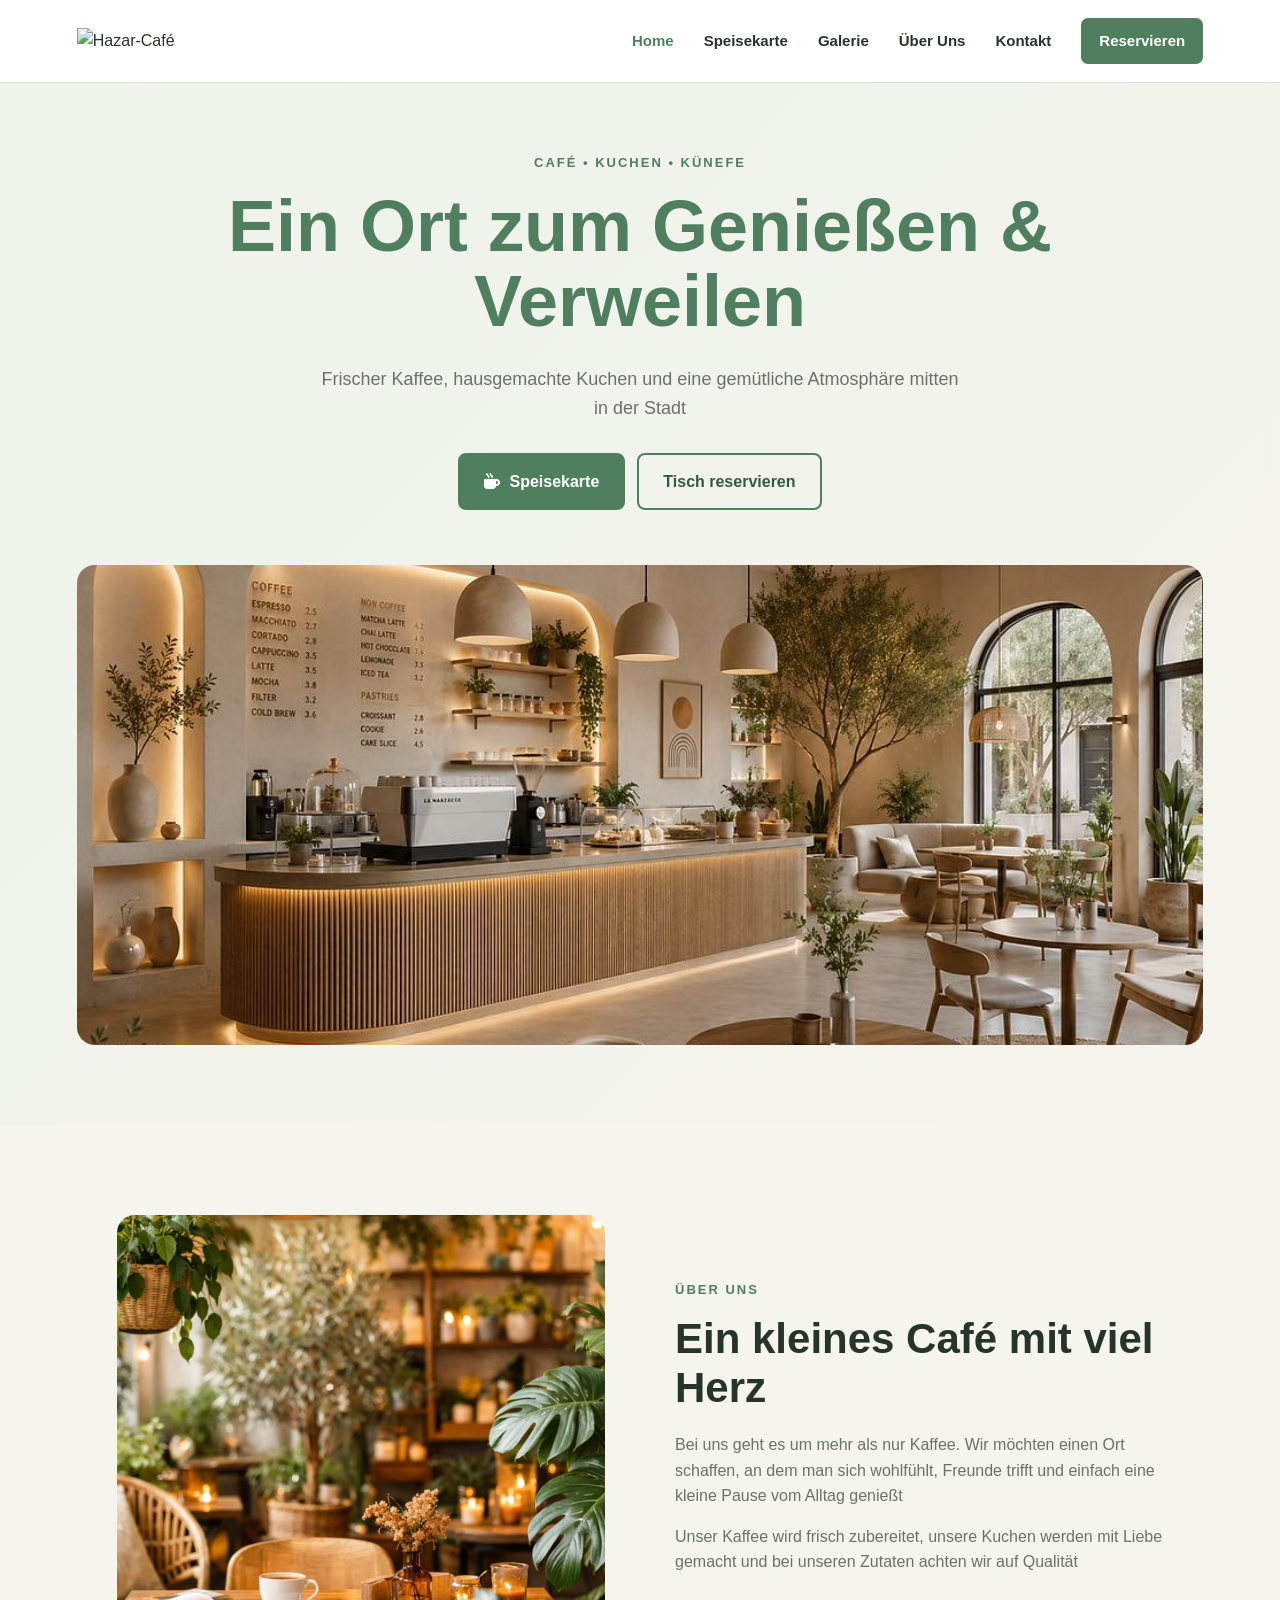
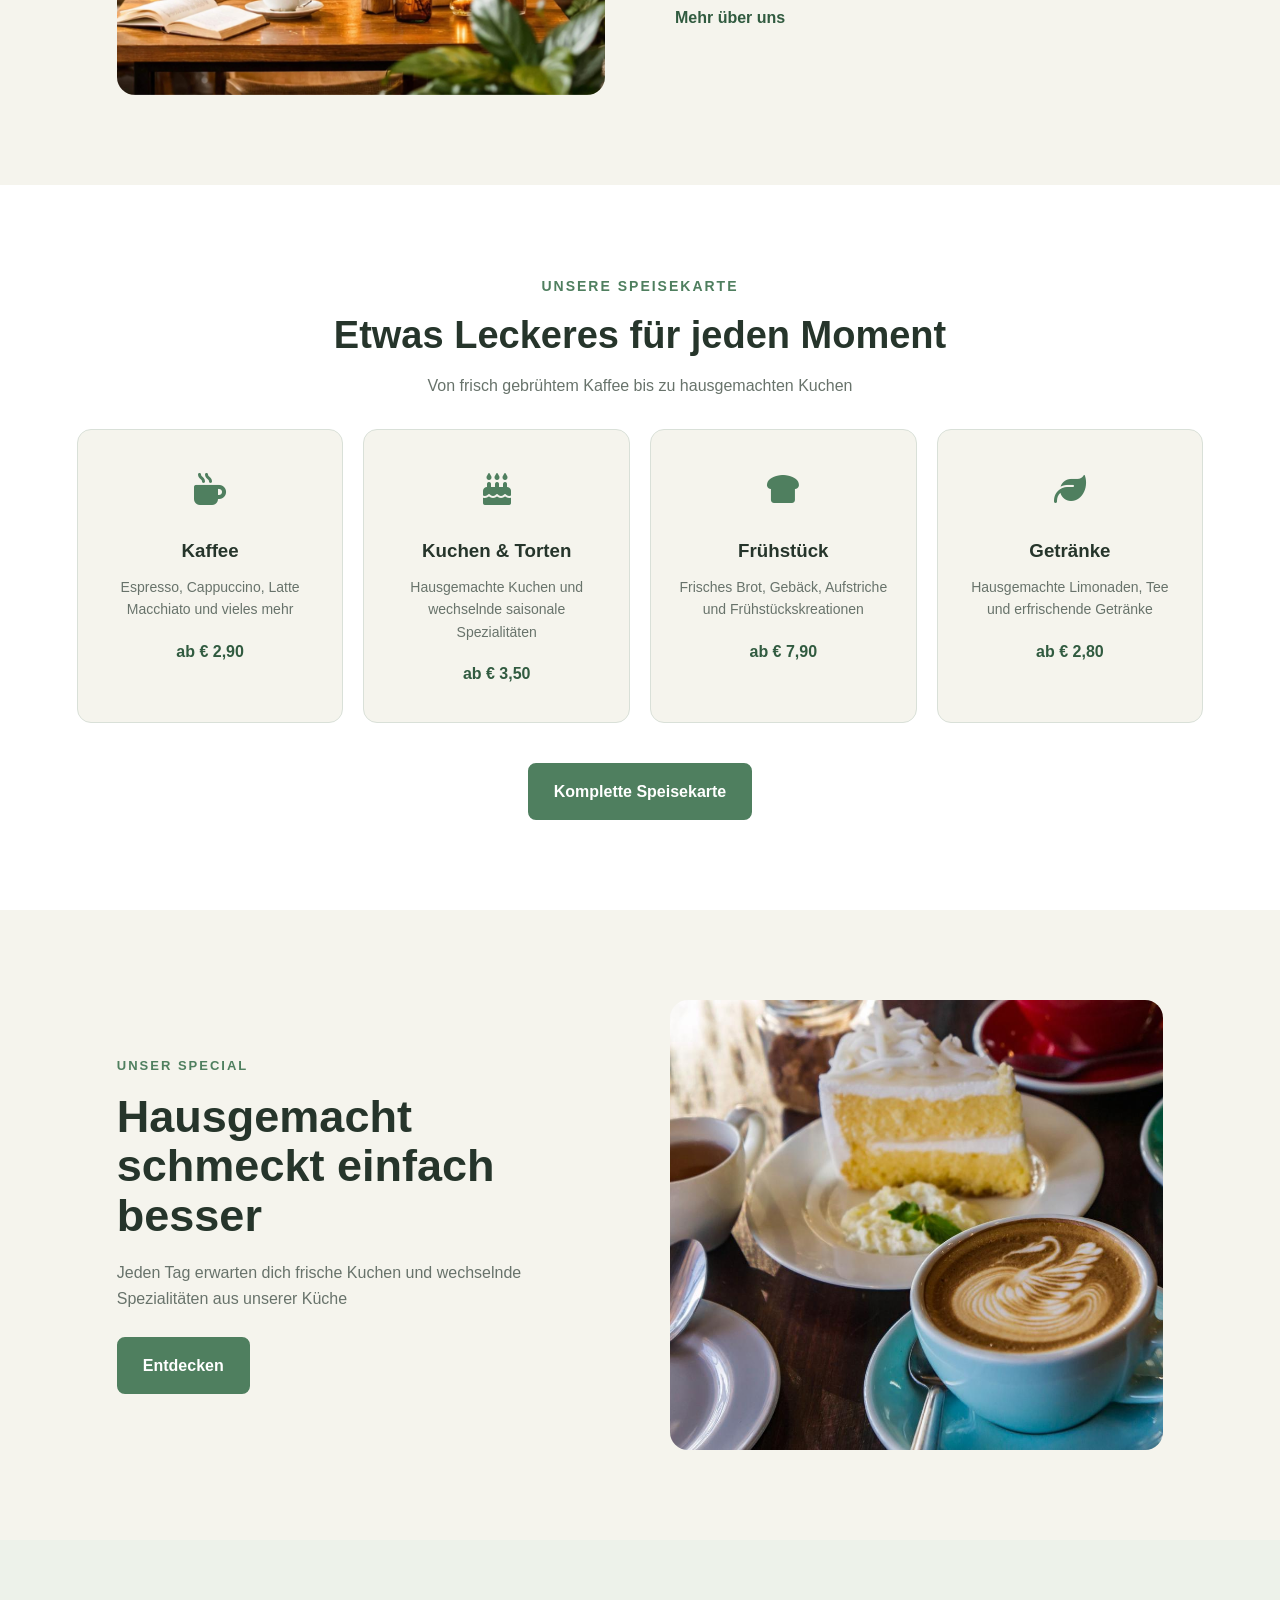
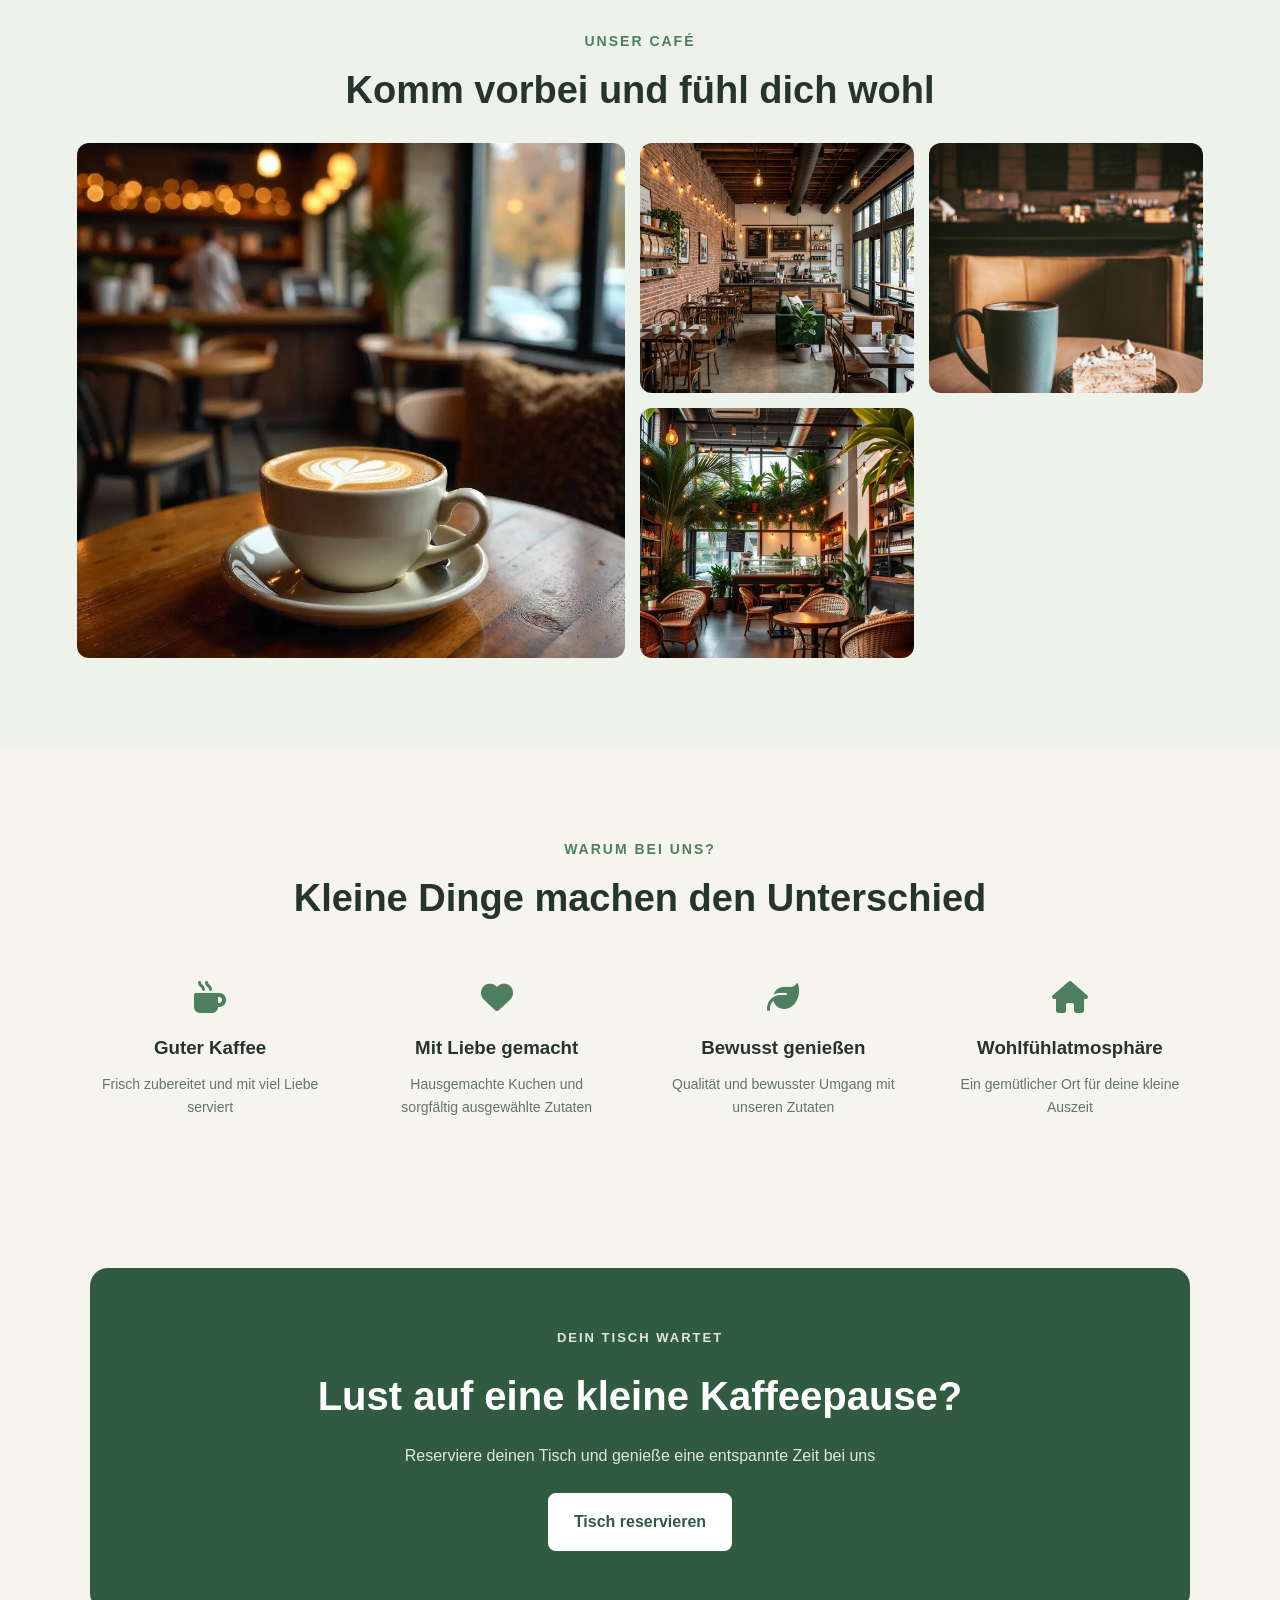
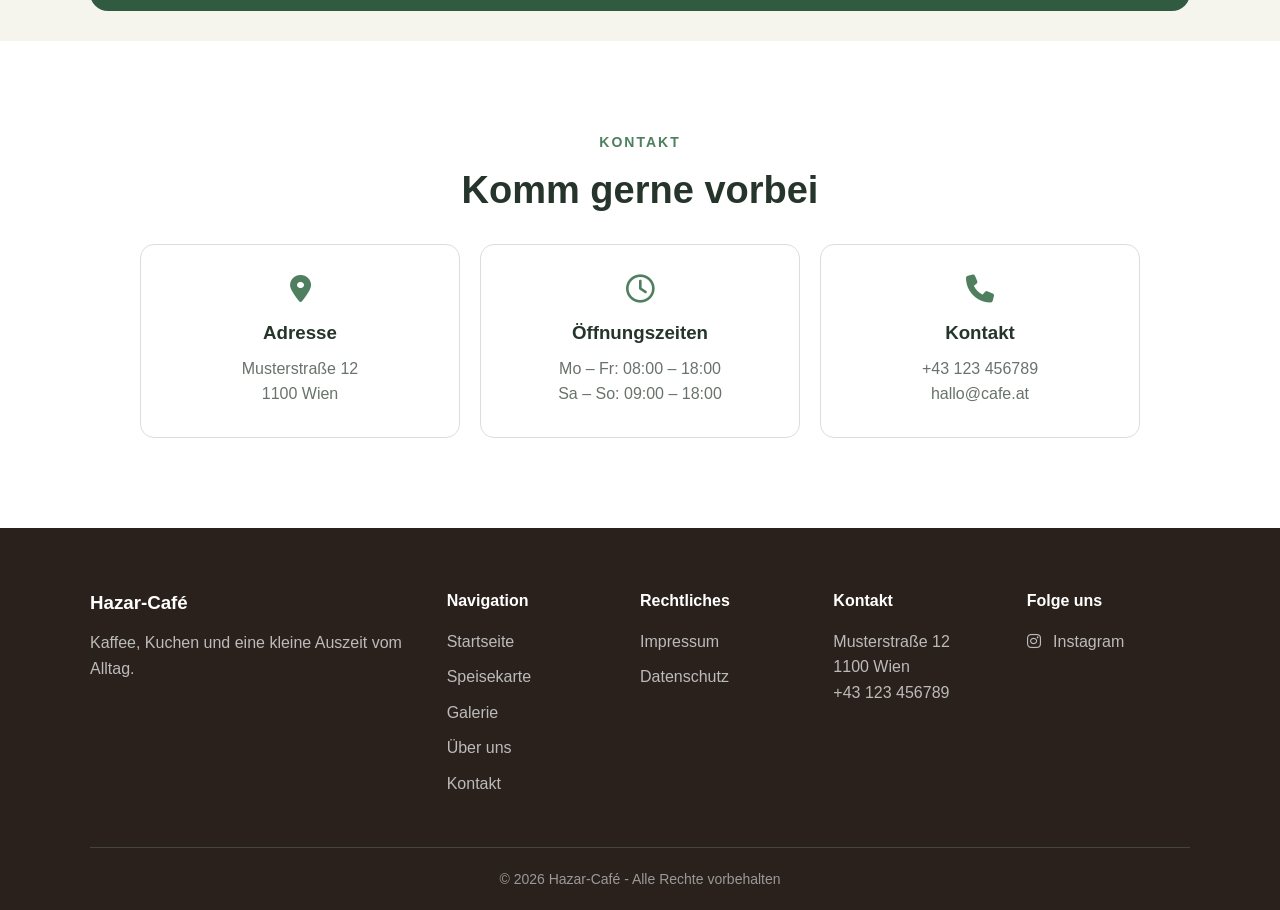
==== index.html @ 3dbf3b78 "initial commit" ====
<!DOCTYPE html>
<html lang="de">
<head>
    <meta charset="UTF-8">
    <meta name="viewport" content="width=device-width, initial-scale=1.0">
    <link rel="stylesheet" href="style.css">
    <link rel="stylesheet" href="https://cdnjs.cloudflare.com/ajax/libs/font-awesome/6.5.2/css/all.min.css">
    <title>Hazar-Café</title>
</head>
<body>
    <header>
        <img src="images/" alt="Hazar-Café" width="350">

        <button class="menu-toggle" aria-label="Menü öffnen"> 
            <i class="fa-solid fa-bars"></i>
        </button>

        <nav>
            <a href="index.html" class="active">Home</a>
            <a href="speisekarte.html">Speisekarte</a>
            <a href="galerie.html">Galerie</a>
            <a href="aboutUs.html">Über Uns</a>
            <a href="kontakt.html">Kontakt</a>
            <a href="reservierung.html" class="nav-button">Reservieren</a>
        </nav>
    </header>

    <main>
        <!-- ==============================
             HERO
        ==================================== -->
        <section class="hero">
            <div class="hero-content">
                <span class="hero-label">CAFÉ • KUCHEN • KÜNEFE</span>

                <h1><span>Ein Ort zum Genießen & Verweilen</span></h1>

                <p>Frischer Kaffee, hausgemachte Kuchen und eine gemütliche Atmosphäre mitten in der Stadt</p>

                <div class="hero-buttons">
                    <a href="speisekarte.html" class="btn">
                        <i class="fa-solid fa-mug-hot"></i>
                        Speisekarte
                    </a>

                    <a href="reservierung.html" class="btn btn-outline">Tisch reservieren</a>
                </div>
            </div>

            <div class="hero-image">
                <img src="images/cafe-bsp.jpg" alt="Gemütlicher Café-Innenraum">
            </div>
        </section>


        <!-- =======================================
            ÜBER UNS
        ========================================== -->
        <section class="about-section" id="ueber-uns">
            <div class="about-image">
                <img src="images/interior-bsp.jpg" alt="Innenraum des Cafés">
            </div>

            <div class="about-content">
                <span class="section-label">ÜBER UNS</span>

                <h2>Ein kleines Café mit viel Herz</h2>

                <p>Bei uns geht es um mehr als nur Kaffee. Wir möchten einen Ort schaffen, an dem man sich wohlfühlt, 
                    Freunde trifft und einfach eine kleine Pause vom Alltag genießt</p>

                <p>Unser Kaffee wird frisch zubereitet, unsere Kuchen werden mit Liebe gemacht und bei unseren Zutaten
                    achten wir auf Qualität</p>

                <a href="aboutUs.html" class="text-link">Mehr über uns</a>
            </div>
        </section>


        <!-- =========================================
            SPEISEKARTE
        ========================================== -->
        <section class="menu-section" id="speisekarte">
            <div class="section-heading">
                <span>UNSERE SPEISEKARTE</span>

                <h2>Etwas Leckeres für jeden Moment</h2>
                <p>Von frisch gebrühtem Kaffee bis zu hausgemachten Kuchen</p>
            </div>

            <div class="menu-grid">
                <div class="menu-card">
                    <div class="menu-icon">
                        <i class="fa-solid fa-mug-hot"></i>
                    </div>

                    <h3>Kaffee</h3>
                    <p>Espresso, Cappuccino, Latte Macchiato und vieles mehr</p>

                    <span>ab € 2,90</span>
                </div>

                <div class="menu-card">
                    <div class="menu-icon">
                        <i class="fa-solid fa-cake-candles"></i>
                    </div>

                    <h3>Kuchen & Torten</h3>
                    <p>Hausgemachte Kuchen und wechselnde saisonale Spezialitäten</p>

                    <span>ab € 3,50</span>
                </div>

                <div class="menu-card">
                    <div class="menu-icon">
                        <i class="fa-solid fa-bread-slice"></i>
                    </div>

                    <h3>Frühstück</h3>
                    <p>Frisches Brot, Gebäck, Aufstriche und Frühstückskreationen</p>

                    <span>ab € 7,90</span>
                </div>

                <div class="menu-card">
                    <div class="menu-icon">
                        <i class="fa-solid fa-leaf"></i>
                    </div>

                    <h3>Getränke</h3>
                    <p>Hausgemachte Limonaden, Tee und erfrischende Getränke</p>

                    <span>ab € 2,80</span>
                </div>
            </div>

            <div class="center-button">
                <a href="speisekarte.html" class="btn">Komplette Speisekarte</a>
            </div>
        </section>


        <!-- =======================================
            SPECIAL
        ========================================== -->
        <section class="special-section">
            <div class="special-content">
                <span>UNSER SPECIAL</span>

                <h2>Hausgemacht<br>
                    schmeckt einfach besser</h2>

                <p>Jeden Tag erwarten dich frische Kuchen und wechselnde Spezialitäten aus unserer Küche</p>

                <a href="speisekarte.html" class="btn">Entdecken</a>
            </div>

            <div class="special-image">
                <img src="images/cake-bsp.jpg" alt="Hausgemachter Kuchen">
            </div>
        </section>


        <!-- =========================================
            GALERIE
        ========================================== -->
        <section class="gallery-section" id="galerie">
            <div class="section-heading">
                <span>UNSER CAFÉ</span>

                <h2>Komm vorbei und fühl dich wohl</h2>
            </div>

            <div class="gallery-grid">
                <img src="images/gallery-1.jpg" alt="Kaffee im Café">
                <img src="images/gallery-2.jpg" alt="Café Innenraum">
                <img src="images/gallery-3.jpg" alt="Kuchen und Kaffee">
                <img src="images/gallery-4.jpg" alt="Café Atmosphäre">
            </div>
        </section>


        <!-- =========================================
            VORTEILE
        ========================================== -->
        <section class="why-section">
            <div class="section-heading">
                <span> WARUM BEI UNS?</span>

                <h2>Kleine Dinge machen den Unterschied</h2>
            </div>

            <div class="advantages-grid">
                <div class="advantage-card">
                    <i class="fa-solid fa-mug-hot"></i>

                    <h3>Guter Kaffee</h3>
                    <p>Frisch zubereitet und mit viel Liebe serviert</p>
                </div>

                <div class="advantage-card">
                    <i class="fa-solid fa-heart"></i>

                    <h3>Mit Liebe gemacht</h3>
                    <p>Hausgemachte Kuchen und sorgfältig ausgewählte Zutaten</p>
                </div>

                <div class="advantage-card">
                    <i class="fa-solid fa-leaf"></i>

                    <h3>Bewusst genießen</h3>
                    <p>Qualität und bewusster Umgang mit unseren Zutaten</p>
                </div>

                <div class="advantage-card">
                    <i class="fa-solid fa-house"></i>

                    <h3>Wohlfühlatmosphäre</h3>
                    <p>Ein gemütlicher Ort für deine kleine Auszeit</p>
                </div>
            </div>
        </section>


        <!-- =========================================
            RESERVIERUNG
        ========================================== -->
        <section class="reservation-section" id="reservierung">
            <div>
                <span>DEIN TISCH WARTET</span>

                <h2>Lust auf eine kleine Kaffeepause?</h2>
                <p>Reserviere deinen Tisch und genieße eine entspannte Zeit bei uns</p>

                <a href="kontakt.html" class="btn">Tisch reservieren</a>
            </div>
        </section>


        <!-- =========================================
            KONTAKT
        ========================================== -->
        <section class="contact-section" id="kontakt">
            <div class="section-heading">
                <span>KONTAKT</span>

                <h2>Komm gerne vorbei</h2>
            </div>

            <div class="contact-grid">
                <div class="contact-card">
                    <i class="fa-solid fa-location-dot"></i>

                    <h3>Adresse</h3>

                    <p>
                        Musterstraße 12<br>
                        1100 Wien
                    </p>
                </div>

                <div class="contact-card">
                    <i class="fa-regular fa-clock"></i>

                    <h3>Öffnungszeiten</h3>

                    <p>
                        Mo – Fr: 08:00 – 18:00<br>
                        Sa – So: 09:00 – 18:00
                    </p>
                </div>

                <div class="contact-card">
                    <i class="fa-solid fa-phone"></i>

                    <h3>Kontakt</h3>

                    <p>
                        +43 123 456789<br>
                        hallo@cafe.at
                    </p>
                </div>
            </div>
        </section>
    </main>

    <div id="footer"></div>
    <script src="script.js"></script>
</body>
</html>
---- style.css ----
* {
    margin: 0;
    padding: 0;
    box-sizing: border-box;
}

:root {
    --primary: #4f7f5f;
    --primary-dark: #315b40;
    --primary-light: #dce8dc;

    --bg: #f5f4ed;
    --white: #ffffff;

    --text: #26352b;
    --muted: #68736b;

    --border: #d9e0d8;
}

body {
    background: var(--bg);
    color: var(--text);
    font-family: Arial, sans-serif;
    line-height: 1.6;
}


/* =========================
   HEADER
========================= */
header {
    position: sticky;
    top: 0;
    z-index: 1000;
    display: flex;
    align-items: center;
    justify-content: space-between;
    padding: 18px 6%;
    background: rgba(255,255,255,0.96);
    border-bottom: 1px solid var(--border);
}

.logo {
    color: var(--primary-dark);
    text-decoration: none;
    font-size: 25px;
    font-weight: 700;
}

nav {
    display: flex;
    align-items: center;
    gap: 30px;
}

nav a {
    color: var(--text);
    text-decoration: none;
    font-size: 15px;
    font-weight: 600;
    transition: 0.2s ease;
}

nav a:hover,
nav a.active {
    color: var(--primary);
}

.nav-button {
    padding: 11px 18px;
    background: var(--primary);
    color: white !important;
    border-radius: 7px;
}

.menu-toggle {
    display: none;
    border: none;
    background: transparent;
    color: var(--primary-dark);
    font-size: 25px;
}


/* =========================
   HERO
========================= */
.hero {
    padding: 70px 6% 80px;

    background:
        linear-gradient(
            135deg,
            #eef3eb,
            #f5f4ed
        );
}

.hero-content {
    max-width: 900px;
    margin: auto;
    text-align: center;
}

.hero-label,
.section-heading span,
.about-content > span,
.special-content > span,
.reservation-section span {
    display: block;
    margin-bottom: 15px;
    color: var(--primary);
    font-size: 13px;
    font-weight: 700;
    letter-spacing: 2px;
}

.hero h1 {
    margin-bottom: 25px;
    font-size: clamp(42px, 6vw, 72px);
    line-height: 1.05;
    color: var(--text);
}

.hero h1 span {
    color: var(--primary);
}

.hero-content > p {
    max-width: 650px;
    margin: auto;
    color: var(--muted);
    font-size: 18px;
}

.hero-image {
    max-width: 1200px;
    height: 480px;
    margin: 55px auto 0;
    overflow: hidden;
    border-radius: 18px;
}

.hero-image img {
    width: 100%;
    height: 100%;
    object-fit: cover;
}

.hero-buttons {
    display: flex;
    justify-content: center;
    gap: 12px;
    margin-top: 30px;
}


/* =========================
   SEITEN-HEADER
========================= */
.page-hero {
    padding: 90px 20px;
    text-align: center;
    background: #f7f3ef;
}

.page-hero > div {
    max-width: 750px;
    margin: auto;
}

.page-hero h1 {
    margin: 12px 0;
    font-size: 48px;
}

.page-hero p {
    color: var(--muted);
    line-height: 1.7;
}


/* =========================
   BUTTONS
========================= */
.btn {
    display: inline-flex;
    align-items: center;
    justify-content: center;
    gap: 9px;
    padding: 14px 24px;
    background: var(--primary);
    color: white;
    border: 2px solid var(--primary);
    border-radius: 8px;
    text-decoration: none;
    font-weight: 700;
    transition: 0.25s ease;
}

.btn:hover {
    background: var(--primary-dark);
    border-color: var(--primary-dark);
    transform: translateY(-2px);
}

.btn-outline {
    background: transparent;
    color: var(--primary-dark);
}

.btn-outline:hover {
    color: white;
}


/* =========================
   ALLGEMEINE SECTIONS
========================= */
section {
    padding: 90px 6%;
}

.section-heading {
    max-width: 750px;
    margin: 0 auto 50px;
    text-align: center;
}

.section-heading h2 {
    margin-bottom: 15px;
    font-size: 38px;
    line-height: 1.2;
}

.section-heading p {
    color: var(--muted);
}


/* =========================
   ÜBER UNS
========================= */
.about-section {
    max-width: 1200px;
    margin: auto;
    display: grid;
    grid-template-columns: 1fr 1fr;
    gap: 70px;
    align-items: center;
}

.about-image {
    height: 480px;
    overflow: hidden;
    border-radius: 18px;
}

.about-image img {
    width: 100%;
    height: 100%;
    object-fit: cover;
}

.about-content h2 {
    margin-bottom: 20px;
    font-size: 42px;
    line-height: 1.15;
}

.about-content p {
    margin-bottom: 15px;
    color: var(--muted);
}

.text-link {
    display: inline-flex;
    align-items: center;
    gap: 8px;
    margin-top: 15px;
    color: var(--primary-dark);
    text-decoration: none;
    font-weight: 700;
}


/* =========================
   SPEISEKARTE
========================= */
.menu-section {
    background: white;
}

.menu-grid {
    max-width: 1200px;
    margin: auto;
    display: grid;
    grid-template-columns: repeat(4, 1fr);
    gap: 20px;
}

.menu-card {
    padding: 35px 25px;
    text-align: center;
    background: var(--bg);
    border: 1px solid var(--border);
    border-radius: 14px;
    transition: 0.25s ease;
}

.menu-card:hover {
    transform: translateY(-5px);
    box-shadow: 0 12px 30px rgba(40,70,50,0.10);
}

.menu-icon {
    margin-bottom: 20px;
    color: var(--primary);
    font-size: 32px;
}

.menu-card h3 {
    margin-bottom: 10px;
}

.menu-card p {
    margin-bottom: 18px;
    color: var(--muted);
    font-size: 14px;
}

.menu-card span {
    color: var(--primary-dark);
    font-weight: 700;
}

.center-button {
    margin-top: 40px;
    text-align: center;
}

.menu-list {
    max-width: 900px;
    margin: auto;
}

.menu-item {
    display: flex;
    justify-content: space-between;
    align-items: center;
    gap: 30px;
    padding: 22px 0;
    border-bottom: 1px solid var(--border);
}

.menu-item h3 {
    margin-bottom: 6px;
}

.menu-item p {
    margin: 0;
    color: var(--muted);
}

.menu-item > span {
    font-weight: 600;
    color: var(--primary);
    white-space: nowrap;
}


/* =========================
   SPECIAL
========================= */
.special-section {
    max-width: 1200px;
    margin: auto;
    display: grid;
    grid-template-columns: 1fr 1fr;
    gap: 60px;
    align-items: center;
}

.special-content h2 {
    margin-bottom: 20px;
    font-size: 45px;
    line-height: 1.1;
}

.special-content p {
    max-width: 500px;
    margin-bottom: 25px;
    color: var(--muted);
}

.special-image {
    height: 450px;
    overflow: hidden;
    border-radius: 18px;
}

.special-image img {
    width: 100%;
    height: 100%;
    object-fit: cover;
}


/* =========================
   GALERIE
========================= */
.gallery-section {
    background: #edf2ea;
}

.gallery-grid {
    max-width: 1200px;
    margin: auto;
    display: grid;
    grid-template-columns: 2fr 1fr 1fr;
    grid-auto-rows: 250px;
    gap: 15px;
}

.gallery-grid img {
    width: 100%;
    height: 100%;
    object-fit: cover;
    border-radius: 12px;
}

.gallery-grid img:first-child {
    grid-row: span 2;
}


/* =========================
   VORTEILE
========================= */
.advantages-grid {
    max-width: 1200px;
    margin: auto;
    display: grid;
    grid-template-columns: repeat(4, 1fr);
    gap: 20px;
}

.advantage-card {
    padding: 30px 20px;
    text-align: center;
}

.advantage-card i {
    margin-bottom: 20px;
    color: var(--primary);
    font-size: 32px;
}

.advantage-card h3 {
    margin-bottom: 10px;
}

.advantage-card p {
    color: var(--muted);
    font-size: 14px;
}


/* =========================
   RESERVIERUNG
========================= */
.reservation-section {
    max-width: 1100px;
    margin: 30px auto;
    padding: 60px;
    background: var(--primary-dark);
    color: white;
    border-radius: 18px;
    text-align: center;
}

.reservation-section span {
    color: var(--primary-light);
}

.reservation-section h2 {
    margin-bottom: 15px;
    font-size: 40px;
}

.reservation-section p {
    margin-bottom: 25px;
    opacity: 0.85;
}

.reservation-section .btn {
    background: white;
    color: var(--primary-dark);
    border-color: white;
}

.reservation-page {
    max-width: 1100px;
    margin: auto;
    padding: 80px 20px;
    display: grid;
    grid-template-columns: 1fr 1fr;
    gap: 60px;
}

.reservation-info h2 {
    margin: 10px 0 15px;
}

.reservation-info > p {
    color: var(--muted);
    line-height: 1.7;
}

.reservation-details {
    margin-top: 35px;
    display: flex;
    flex-direction: column;
    gap: 25px;
}

.reservation-details > div {
    display: flex;
    gap: 18px;
    align-items: flex-start;
}

.reservation-details i {
    color: var(--primary);
    font-size: 22px;
    margin-top: 4px;
}

.reservation-details h3 {
    margin-bottom: 6px;
}

.reservation-details p {
    margin: 0;
    color: var(--muted);
    line-height: 1.6;
}


/* =========================
   KONTAKT - Index
========================= */
.contact-section {
    background: white;
}

.contact-grid {
    max-width: 1000px;
    margin: auto;
    display: grid;
    grid-template-columns: repeat(3, 1fr);
    gap: 20px;
}

.contact-card {
    padding: 30px;
    text-align: center;
    border: 1px solid var(--border);
    border-radius: 14px;
}

.contact-card i {
    margin-bottom: 15px;
    color: var(--primary);
    font-size: 28px;
}

.contact-card h3 {
    margin-bottom: 8px;
}

.contact-card p {
    color: var(--muted);
}


/* =========================
   KONTAKT-SEITE
======================== */
.contact-page {
    padding: 80px 20px;
    background: white;
}

.contact-header {
    max-width: 700px;
    margin: 0 auto 50px;
    text-align: center;
}

.contact-header span,
.section-heading span {
    color: var(--primary);
    font-size: 14px;
    font-weight: 600;
    letter-spacing: 2px;
}

.contact-header h1 {
    margin: 10px 0 15px;
}

.contact-header p {
    color: var(--muted);
    line-height: 1.7;
}

.contact-layout {
    max-width: 1000px;
    margin: auto;
    display: grid;
    grid-template-columns: 1fr 1fr;
    gap: 50px;
}

/* Kontaktinformationen */
.contact-details {
    display: flex;
    flex-direction: column;
    gap: 30px;
}

.contact-detail {
    display: flex;
    align-items: flex-start;
    gap: 18px;
}

.contact-icon {
    min-width: 50px;
    height: 50px;
    display: flex;
    align-items: center;
    justify-content: center;
    border-radius: 50%;
    background: #f5f5f5;
    color: var(--primary);
    font-size: 20px;
}

.contact-detail h3 {
    margin: 0 0 8px;
}

.contact-detail p {
    margin: 0;
    color: var(--muted);
    line-height: 1.6;
}

.contact-detail a {
    color: var(--primary);
    text-decoration: none;
}

/* Kontaktformular */
.contact-form-card {
    padding: 35px;
    border: 1px solid var(--border);
    border-radius: 14px;
    background: white;
}

.contact-form-card h2 {
    margin-bottom: 8px;
}

.contact-form-card > p {
    color: var(--muted);
    margin-bottom: 25px;
}

.contact-form-card form {
    display: flex;
    flex-direction: column;
}

.contact-form-card label {
    margin-bottom: 7px;
    font-weight: 500;
}

.contact-form-card input,
.contact-form-card textarea {
    width: 100%;
    padding: 12px 14px;
    margin-bottom: 18px;
    border: 1px solid var(--border);
    border-radius: 8px;
    font-family: inherit;
    font-size: 15px;
}

.contact-form-card textarea {
    resize: vertical;
}

.privacy-check {
    display: flex;
    align-items: flex-start;
    gap: 8px;
    font-size: 13px;
    color: var(--muted);
}

.privacy-check input {
    width: auto;
    margin: 3px 0 0;
}

.privacy-check a {
    color: var(--primary);
}

/* SELECT */
.contact-form-card select {
    width: 100%;
    padding: 12px 14px;
    margin-bottom: 18px;
    border: 1px solid var(--border);
    border-radius: 8px;
    background: white;
    font-family: inherit;
    font-size: 15px;
}


/* =========================
   LOCATION / MAP
========================= */
.location-section {
    padding: 80px 20px;
}

.section-heading {
    max-width: 1000px;
    margin: 0 auto 30px;
}

.map-placeholder {
    max-width: 1000px;
    min-height: 350px;
    margin: auto;
    display: flex;
    align-items: center;
    justify-content: center;
    text-align: center;
    background: #f5f5f5;
    border-radius: 14px;
}

.map-placeholder i {
    color: var(--primary);
    font-size: 35px;
    margin-bottom: 15px;
}

.map-placeholder p {
    color: var(--muted);
}


/* =========================
   RECHTLICHE SEITEN
========================= */
.legal-section {
    max-width: 900px;
    margin: 0 auto;
    padding: 80px 20px;
}

.legal-section h2 {
    margin-top: 40px;
    margin-bottom: 12px;
    text-align: left;
}

.legal-section h2:first-child {
    margin-top: 0;
}

.legal-section p {
    color: var(--muted);
    line-height: 1.8;
    margin-bottom: 20px;
    text-align: left;
}


/* =========================
   FOOTER
========================= */
footer {
    padding: 60px 20px 20px;
    background: #2b211c;
    color: white;
}

.footer-container {
    max-width: 1100px;
    margin: auto;
    display: grid;
    grid-template-columns: 2fr 1fr 1fr 1fr 1fr;
    gap: 30px;
}

.footer h3 {
    margin-bottom: 12px;
}

.footer h4 {
    margin-bottom: 15px;
}

.footer p {
    color: #bbb;
    line-height: 1.6;
}

footer a {
    display: block;
    margin-bottom: 10px;
    color: #bbb;
    text-decoration: none;
    transition: 0.2s;
}

footer a:hover {
    color: white;
}

.footer i {
    margin-right: 8px;
}

.footer-bottom {
    max-width: 1100px;
    margin: 40px auto 0;
    padding-top: 20px;
    border-top: 1px solid #444;
    text-align: center;
    color: #999;
    font-size: 14px;
}



/* =========================
   RESPONSIVE
========================= */
@media (max-width: 1200px) {
    .menu-toggle {
        display: block;
    }

    nav {
        display: none;
        position: absolute;
        top: 100%;
        left: 0;
        right: 0;
        padding: 20px;
        background: white;
        flex-direction: column;
        align-items: stretch;
    }

    nav.active {
        display: flex;
    }

    .hero-image {
        height: 380px;
    }
    
    .page-hero h1 {
        font-size:  36px;
    }

    .about-section,
    .special-section {
        grid-template-columns: 1fr;
    }

    .menu-grid,
    .advantages-grid {
        grid-template-columns: repeat(2, 1fr);
    }

    .menu-item {
        align-items: flex-start;
    }

    .contact-grid {
        grid-template-columns: 1fr;
    }

    .reservation-page {
        grid-template-columns: 1fr;
    }

    .footer-container {
        grid-template-columns: repeat(2, 1fr);
    }
}


@media (max-width: 600px) {
    header {
        padding: 15px 5%;
    }

    .hero {
        padding: 60px 5%;
    }

    .hero h1 {
        font-size: 43px;
    }

    .hero-buttons {
        flex-direction: column;
    }

    .hero-buttons .btn {
        width: 100%;
    }

    .hero-image {
        height: 300px;
    }

    .page-hero {
        padding: 65px 20px;
    }

    .page-hero h1 {
        font-size: 30px;
    }

    .menu-item {
        flex-direction: column;
        gap: 8px;
    }

    section {
        padding: 65px 5%;
    }

    .section-heading h2 {
        font-size: 30px;
    }

    .about-content h2,
    .special-content h2 {
        font-size: 34px;
    }

    .about-image,
    .special-image {
        height: 320px;
    }

    .menu-grid,
    .advantages-grid {
        grid-template-columns: 1fr;
    }

    .gallery-grid {
        grid-template-columns: 1fr 1fr;
        grid-auto-rows: 180px;
    }

    .gallery-grid img:first-child {
        grid-column: span 2;
        grid-row: span 1;
    }

    .reservation-section {
        margin: 10px 5%;
        padding: 45px 25px;
    }

    .reservation-section h2 {
        font-size: 30px;
    }

    .footer-container {
        grid-template-columns: 1fr;
    }
}
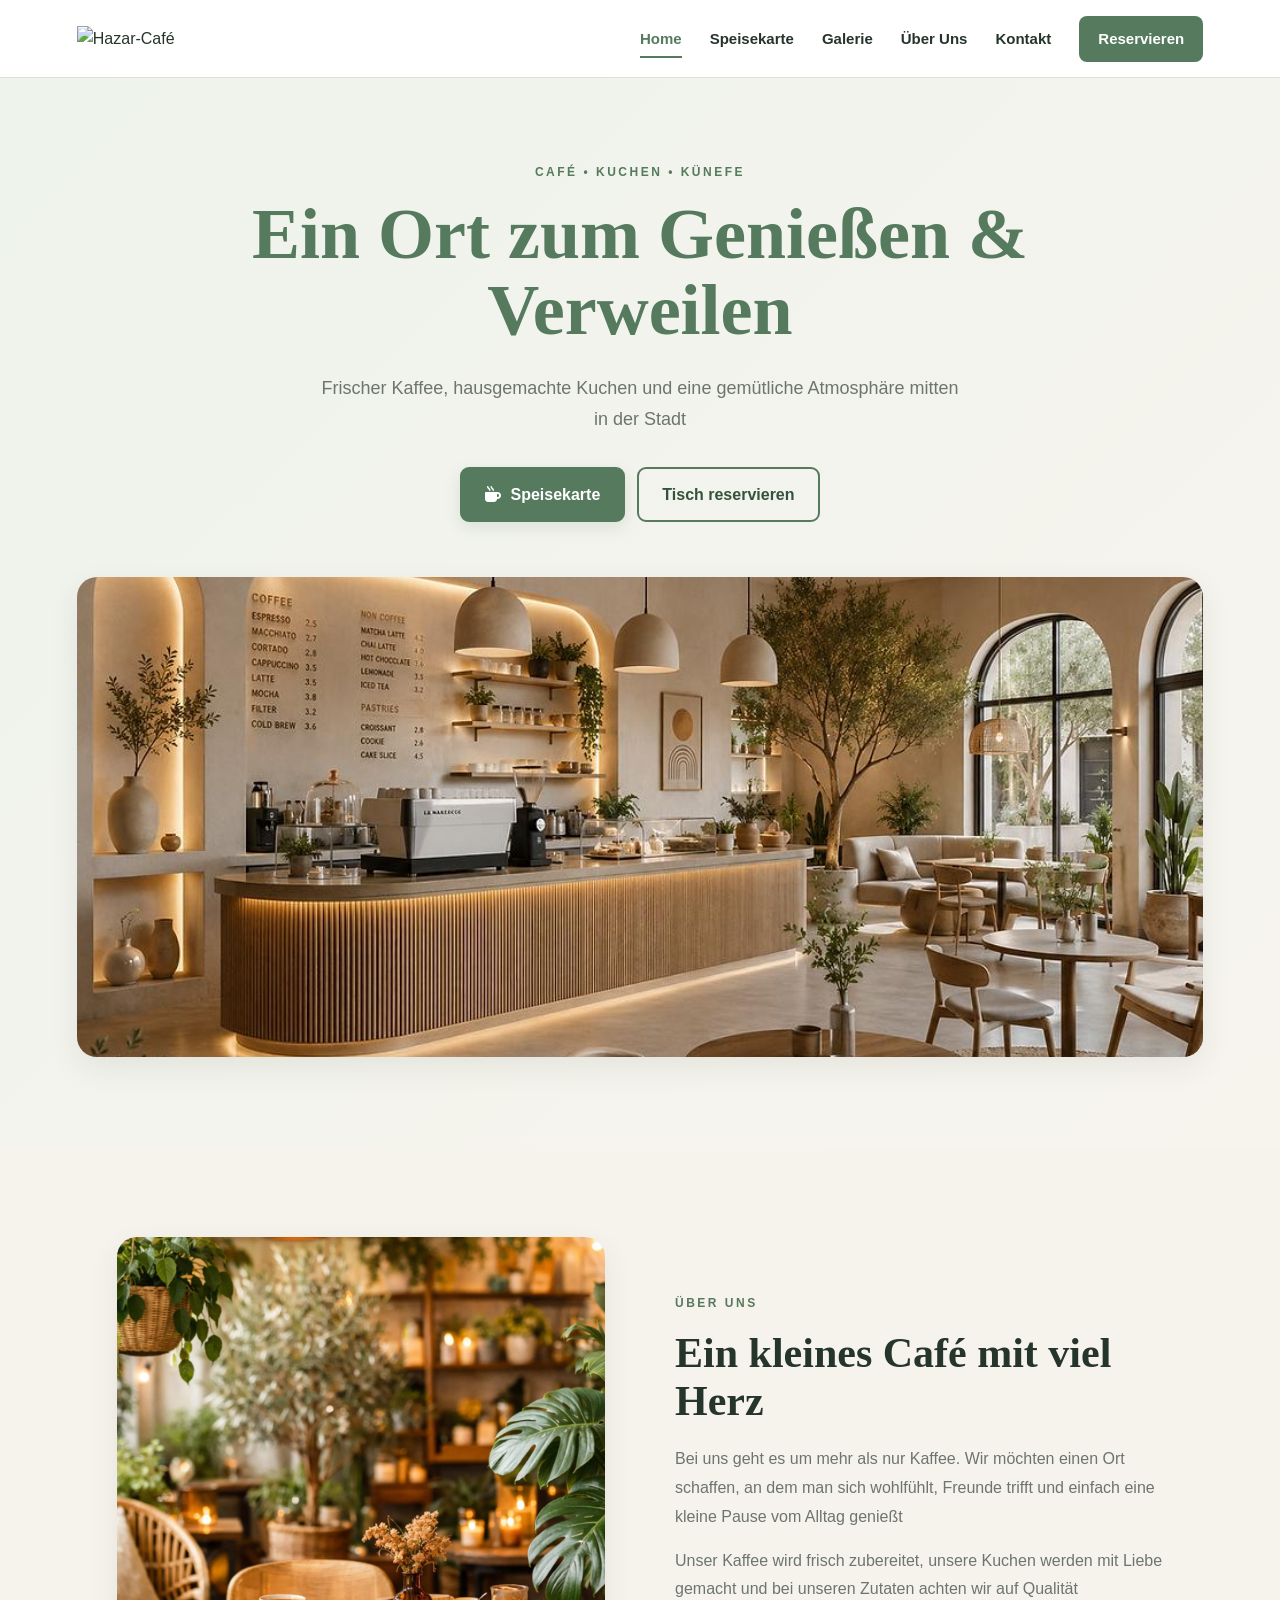
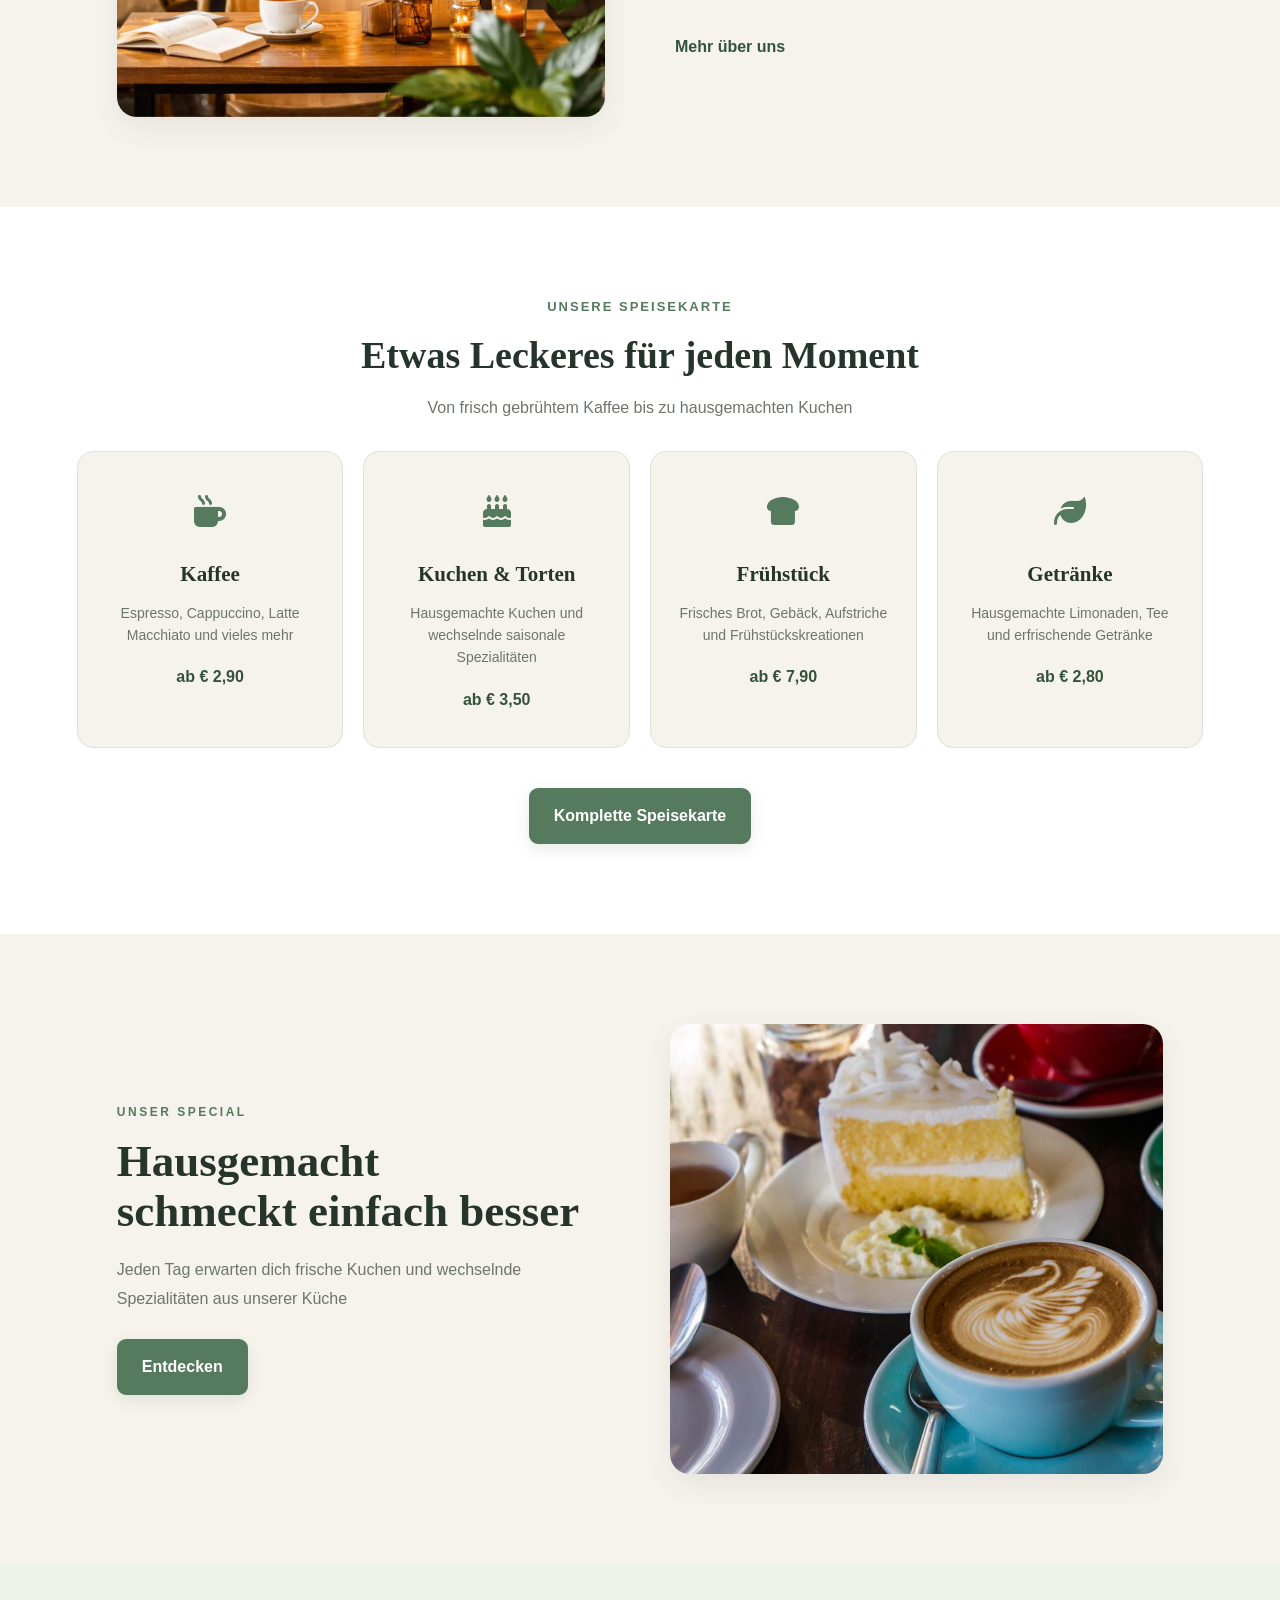
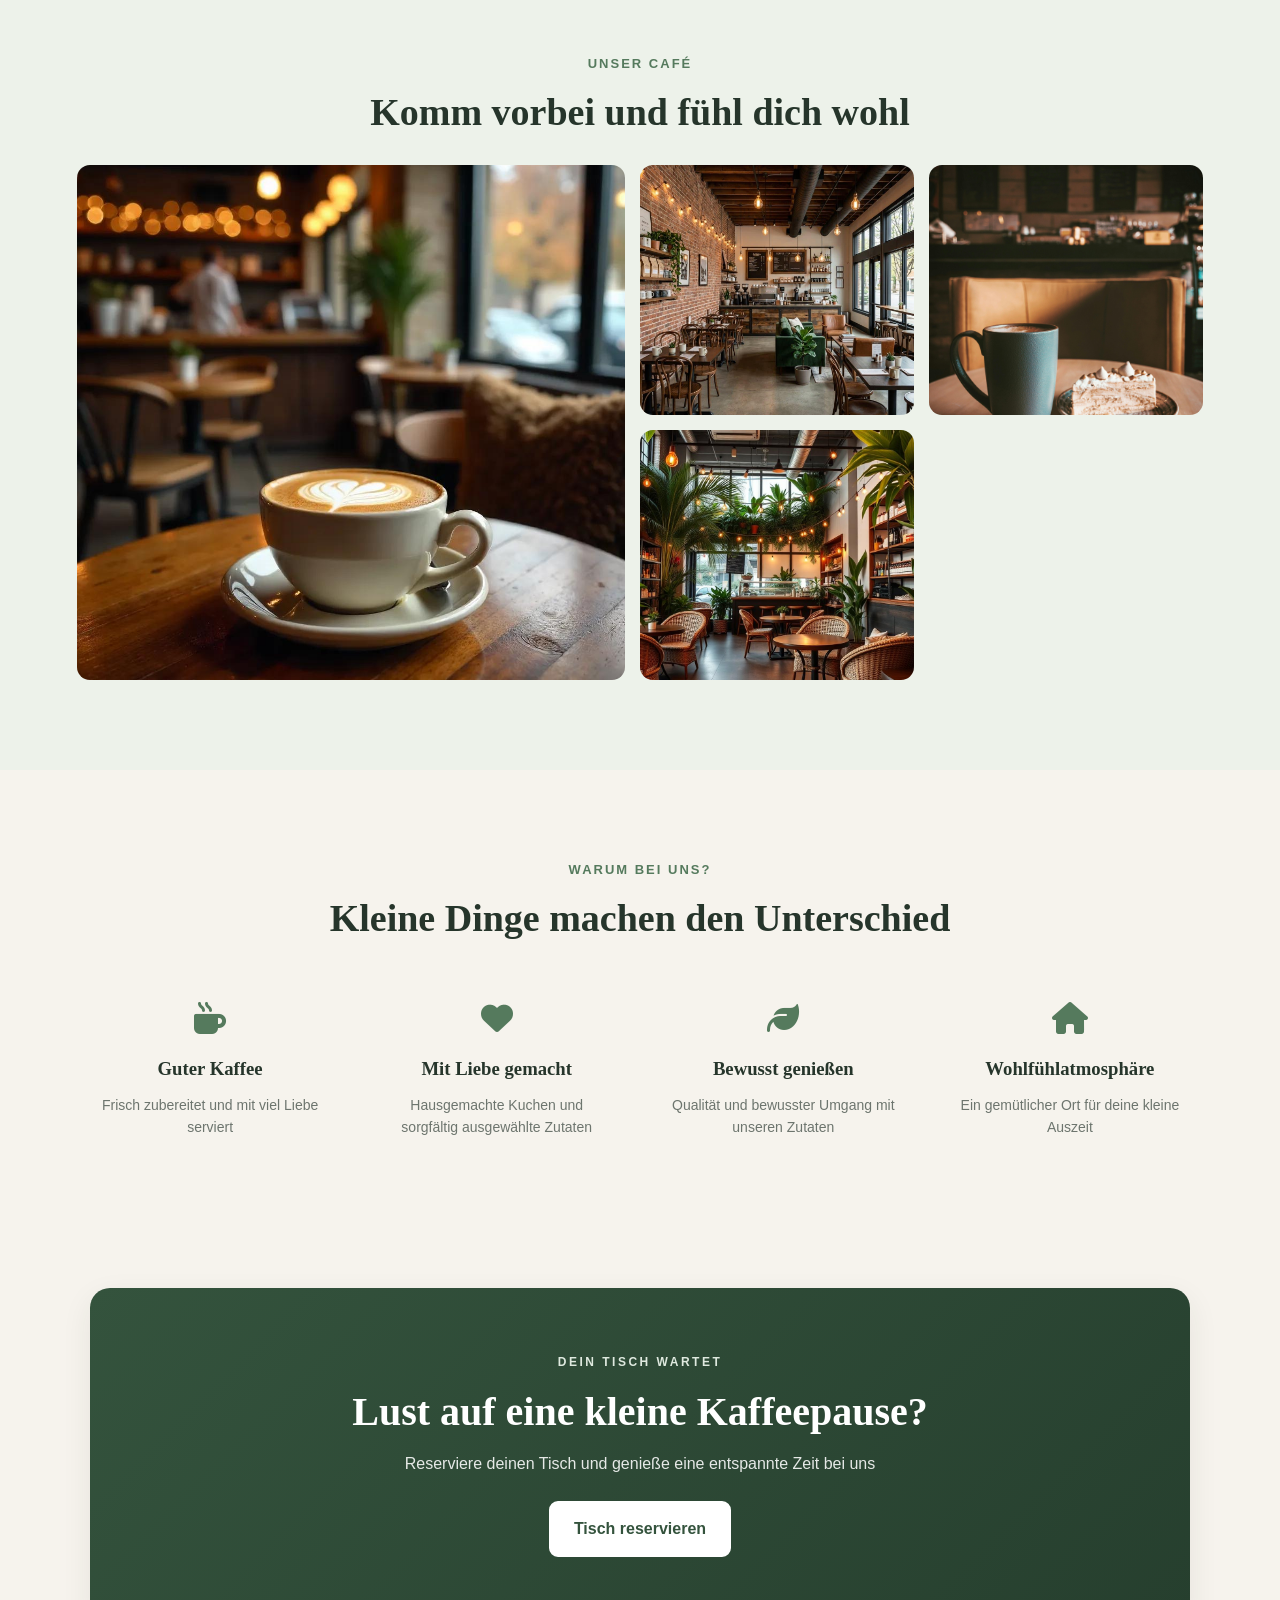
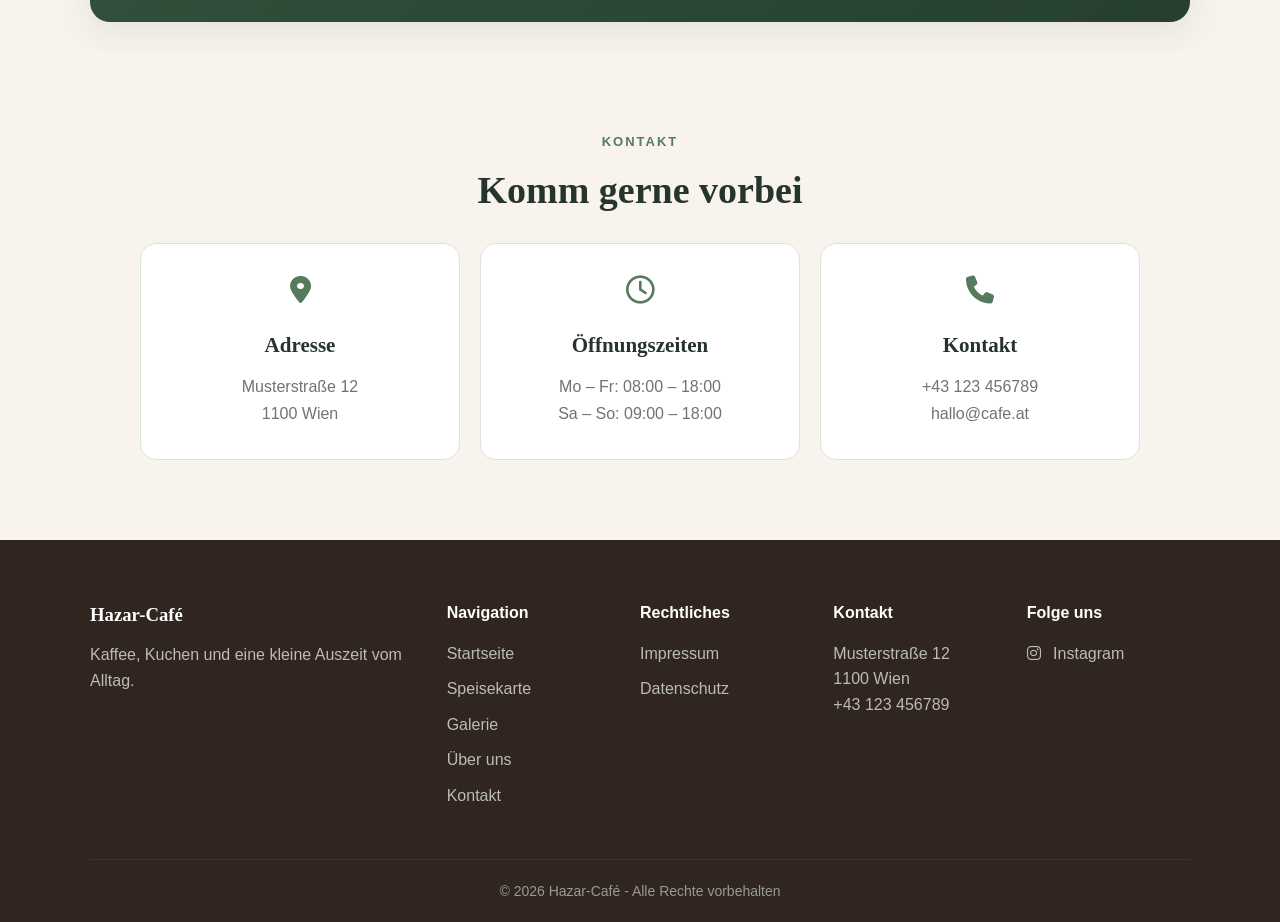
==== commit 2eb40e49: "changes" ====
--- a/index.html
+++ b/index.html
@@ -9,7 +9,7 @@
 </head>
 <body>
     <header>
-        <img src="images/" alt="Hazar-Café" width="350">
+        <img src="images/" alt="Hazar-Café" class="logo">
 
         <button class="menu-toggle" aria-label="Menü öffnen"> 
             <i class="fa-solid fa-bars"></i>
@@ -232,7 +232,7 @@
                 <h2>Lust auf eine kleine Kaffeepause?</h2>
                 <p>Reserviere deinen Tisch und genieße eine entspannte Zeit bei uns</p>
 
-                <a href="kontakt.html" class="btn">Tisch reservieren</a>
+                <a href="reservierung.html" class="btn">Tisch reservieren</a>
             </div>
         </section>
 
--- a/style.css
+++ b/style.css
@@ -2,27 +2,57 @@
     margin: 0;
     padding: 0;
     box-sizing: border-box;
+
 }
 
 :root {
-    --primary: #4f7f5f;
-    --primary-dark: #315b40;
-    --primary-light: #dce8dc;
-
-    --bg: #f5f4ed;
+    --primary: #557a5d;
+    --primary-dark: #34533d;
+    --primary-light: #dfe9df;
+
+    --bg: #f6f3ed;
+    --bg-soft: #edf2ea;
+
     --white: #ffffff;
 
     --text: #26352b;
-    --muted: #68736b;
-
-    --border: #d9e0d8;
+
+    --muted: #6d756e;
+    --border: #dce2da;
+
+    --brown: #30251f;
+    --brown-light: #6e5a4d;
+
+    --shadow: 0 10px 30px rgba(38, 53, 43, 0.08);
+    --shadow-hover: 0 16px 40px rgba(38, 53, 43, 0.13);
+    --radius: 16px;
 }
 
 body {
     background: var(--bg);
     color: var(--text);
-    font-family: Arial, sans-serif;
+    font-family: Arial, Helvetica, sans-serif;
     line-height: 1.6;
+    overflow-x: hidden;
+}
+
+img {
+    display: block;
+    max-width: 100%;
+}
+
+a {
+    text-decoration: none;
+}
+
+button, input,
+textarea, select {
+    font: inherit;
+}
+
+::selection {
+    background: var(--primary-light);
+    color: var(--primary-dark);
 }
 
 
@@ -36,30 +66,42 @@
     display: flex;
     align-items: center;
     justify-content: space-between;
-    padding: 18px 6%;
-    background: rgba(255,255,255,0.96);
+    min-height: 78px;
+    padding: 14px 6%;
+    background: rgba(255,255,255,0.97);
     border-bottom: 1px solid var(--border);
+    backdrop-filter: blur(10px);
 }
 
 .logo {
-    color: var(--primary-dark);
-    text-decoration: none;
-    font-size: 25px;
-    font-weight: 700;
+    width: 180px;
+    height: auto;
+    object-fit: contain;
 }
 
 nav {
     display: flex;
     align-items: center;
-    gap: 30px;
+    gap: 28px;
 }
 
 nav a {
+    position: relative;
     color: var(--text);
-    text-decoration: none;
     font-size: 15px;
     font-weight: 600;
-    transition: 0.2s ease;
+    transition: 0.25s ease;
+}
+
+nav a::after {
+    content: "";
+    position: absolute;
+    left: 0;
+    bottom: -7px;
+    width: 0;
+    height: 2px;
+    background: var(--primary);
+    transition: width 0.25s ease;
 }
 
 nav a:hover,
@@ -67,19 +109,34 @@
     color: var(--primary);
 }
 
+nav a:hover::after,
+nav a.active::after {
+    width: 100%;
+}
+
 .nav-button {
-    padding: 11px 18px;
+    padding: 11px 19px;
     background: var(--primary);
     color: white !important;
-    border-radius: 7px;
+    border-radius: 8px;
+}
+
+.nav-button::after {
+    display: none;
+}
+
+.nav-button:hover {
+    background: var(--primary-dark);
 }
 
 .menu-toggle {
     display: none;
     border: none;
+    padding: 7px;
     background: transparent;
     color: var(--primary-dark);
     font-size: 25px;
+    cursor: pointer;
 }
 
 
@@ -87,18 +144,17 @@
    HERO
 ========================= */
 .hero {
-    padding: 70px 6% 80px;
-
+    padding: 85px 6% 90px;
     background:
         linear-gradient(
             135deg,
-            #eef3eb,
-            #f5f4ed
+            #eef3eb 0%,
+            #f7f4ee 100%
         );
 }
 
 .hero-content {
-    max-width: 900px;
+    max-width: 850px;
     margin: auto;
     text-align: center;
 }
@@ -111,16 +167,18 @@
     display: block;
     margin-bottom: 15px;
     color: var(--primary);
-    font-size: 13px;
+    font-size: 12px;
     font-weight: 700;
-    letter-spacing: 2px;
+    letter-spacing: 2.5px;
 }
 
 .hero h1 {
     margin-bottom: 25px;
-    font-size: clamp(42px, 6vw, 72px);
+    color: var(--text);
+    font-family: Georgia, "Times New Roman", serif;
+    font-size: clamp(44px, 6vw, 72px);
+    font-weight: 700;
     line-height: 1.05;
-    color: var(--text);
 }
 
 .hero h1 span {
@@ -132,6 +190,7 @@
     margin: auto;
     color: var(--muted);
     font-size: 18px;
+    line-height: 1.7;
 }
 
 .hero-image {
@@ -139,45 +198,26 @@
     height: 480px;
     margin: 55px auto 0;
     overflow: hidden;
-    border-radius: 18px;
+    border-radius: 20px;
+    box-shadow: var(--shadow);
 }
 
 .hero-image img {
     width: 100%;
     height: 100%;
     object-fit: cover;
+    transition: transform 0.6s ease;
+}
+
+.hero-image:hover img {
+    transform: scale(1.03);
 }
 
 .hero-buttons {
     display: flex;
     justify-content: center;
     gap: 12px;
-    margin-top: 30px;
-}
-
-
-/* =========================
-   SEITEN-HEADER
-========================= */
-.page-hero {
-    padding: 90px 20px;
-    text-align: center;
-    background: #f7f3ef;
-}
-
-.page-hero > div {
-    max-width: 750px;
-    margin: auto;
-}
-
-.page-hero h1 {
-    margin: 12px 0;
-    font-size: 48px;
-}
-
-.page-hero p {
-    color: var(--muted);
-    line-height: 1.7;
+    margin-top: 32px;
 }
 
 
@@ -189,25 +229,31 @@
     align-items: center;
     justify-content: center;
     gap: 9px;
-    padding: 14px 24px;
+    padding: 13px 23px;
     background: var(--primary);
     color: white;
     border: 2px solid var(--primary);
-    border-radius: 8px;
-    text-decoration: none;
+    border-radius: 9px;
     font-weight: 700;
-    transition: 0.25s ease;
+    box-shadow: 0 5px 15px rgba(85, 122, 93, 0.15);
+    transition: 
+        background 0.25s ease,
+        border-color 0.25s ease,
+        transform 0.25s ease,
+        box-shadow 0.25s ease;
 }
 
 .btn:hover {
     background: var(--primary-dark);
     border-color: var(--primary-dark);
     transform: translateY(-2px);
+    box-shadow: 0 8px 20px rgba(52, 83, 61, 0.18);
 }
 
 .btn-outline {
     background: transparent;
     color: var(--primary-dark);
+    box-shadow: none;
 }
 
 .btn-outline:hover {
@@ -230,12 +276,41 @@
 
 .section-heading h2 {
     margin-bottom: 15px;
+    font-family: Georgia, "Times New Roman", serif;
     font-size: 38px;
     line-height: 1.2;
 }
 
 .section-heading p {
     color: var(--muted);
+    line-height: 1.7;
+}
+
+
+/* =========================
+   SEITEN-HEADER
+========================= */
+.page-hero {
+   padding: 90px 20px;
+    text-align: center;
+    background: #f3eee7;
+}
+
+.page-hero > div {
+    max-width: 750px;
+    margin: auto;
+}
+
+.page-hero h1 {
+    margin: 12px 0;
+    font-family: Georgia, "Times New Roman", serif;
+    font-size: 48px;
+    line-height: 1.1;
+}
+
+.page-hero p {
+    color: var(--muted);
+    line-height: 1.7;
 }
 
 
@@ -254,17 +329,24 @@
 .about-image {
     height: 480px;
     overflow: hidden;
-    border-radius: 18px;
+    border-radius: 20px;
+    box-shadow: var(--shadow);
 }
 
 .about-image img {
     width: 100%;
     height: 100%;
     object-fit: cover;
+    transition: transform 0.6s ease;
+}
+
+.about-image:hover img {
+    transform: scale(1.03);
 }
 
 .about-content h2 {
     margin-bottom: 20px;
+    font-family: Georgia, "Times New Roman", serif;
     font-size: 42px;
     line-height: 1.15;
 }
@@ -272,6 +354,7 @@
 .about-content p {
     margin-bottom: 15px;
     color: var(--muted);
+    line-height: 1.8;
 }
 
 .text-link {
@@ -280,8 +363,12 @@
     gap: 8px;
     margin-top: 15px;
     color: var(--primary-dark);
-    text-decoration: none;
     font-weight: 700;
+    transition: color 0.2s ease;
+}
+
+.text-link:hover {
+    color: var(--primary);
 }
 
 
@@ -289,7 +376,7 @@
    SPEISEKARTE
 ========================= */
 .menu-section {
-    background: white;
+    background: var(--white);
 }
 
 .menu-grid {
@@ -305,13 +392,13 @@
     text-align: center;
     background: var(--bg);
     border: 1px solid var(--border);
-    border-radius: 14px;
-    transition: 0.25s ease;
+    border-radius: var(--radius);
+    transition: transform 0.25s ease, box-shadow 0.25s ease;
 }
 
 .menu-card:hover {
     transform: translateY(-5px);
-    box-shadow: 0 12px 30px rgba(40,70,50,0.10);
+    box-shadow: var(--shadow-hover);
 }
 
 .menu-icon {
@@ -322,6 +409,8 @@
 
 .menu-card h3 {
     margin-bottom: 10px;
+    font-family: Georgia, "Times New Roman", serif;
+    font-size: 21px;
 }
 
 .menu-card p {
@@ -356,6 +445,7 @@
 
 .menu-item h3 {
     margin-bottom: 6px;
+    font-family: Georgia, "Times New Roman", serif;
 }
 
 .menu-item p {
@@ -364,7 +454,7 @@
 }
 
 .menu-item > span {
-    font-weight: 600;
+    font-weight: 700;
     color: var(--primary);
     white-space: nowrap;
 }
@@ -384,6 +474,7 @@
 
 .special-content h2 {
     margin-bottom: 20px;
+    font-family: Georgia, "Times New Roman", serif;
     font-size: 45px;
     line-height: 1.1;
 }
@@ -392,18 +483,25 @@
     max-width: 500px;
     margin-bottom: 25px;
     color: var(--muted);
+    line-height: 1.8;
 }
 
 .special-image {
     height: 450px;
     overflow: hidden;
-    border-radius: 18px;
+    border-radius: 20px;
+    box-shadow: var(--shadow);
 }
 
 .special-image img {
     width: 100%;
     height: 100%;
     object-fit: cover;
+    transition: transform 0.6s ease;
+}
+
+.special-image:hover img {
+    transform: scale(1.03);
 }
 
 
@@ -411,7 +509,7 @@
    GALERIE
 ========================= */
 .gallery-section {
-    background: #edf2ea;
+    background: var(--bg-soft);
 }
 
 .gallery-grid {
@@ -427,7 +525,13 @@
     width: 100%;
     height: 100%;
     object-fit: cover;
-    border-radius: 12px;
+    border-radius: 13px;
+    transition: transform 0.3s ease, filter 0.3s ease;
+}
+
+.gallery-grid img:hover {
+    transform: scale(1.015);
+    filter: brightness(0.95);
 }
 
 .gallery-grid img:first-child {
@@ -449,6 +553,13 @@
 .advantage-card {
     padding: 30px 20px;
     text-align: center;
+    border-radius: var(--radius);
+    transition: background 0.25s ease, transform 0.25s ease;
+}
+
+.advantage-card:hover {
+    background: white;
+    transform: translateY(-4px);
 }
 
 .advantage-card i {
@@ -459,6 +570,7 @@
 
 .advantage-card h3 {
     margin-bottom: 10px;
+    font-family: Georgia, "Times New Roman", serif;
 }
 
 .advantage-card p {
@@ -473,11 +585,18 @@
 .reservation-section {
     max-width: 1100px;
     margin: 30px auto;
-    padding: 60px;
+    padding: 65px 40px;
     background: var(--primary-dark);
     color: white;
-    border-radius: 18px;
+    border-radius: 20px;
     text-align: center;
+    box-shadow: var(--shadow);
+    background:
+        linear-gradient(
+            135deg,
+            var(--primary-dark),
+            #263f2e
+        );
 }
 
 .reservation-section span {
@@ -486,18 +605,27 @@
 
 .reservation-section h2 {
     margin-bottom: 15px;
+    font-family: Georgia, "Times New Roman", serif;
     font-size: 40px;
+    line-height: 1.2;
 }
 
 .reservation-section p {
-    margin-bottom: 25px;
-    opacity: 0.85;
+    max-width: 600px;
+    margin: 0 auto 25px;
+    opacity: 0.88;
 }
 
 .reservation-section .btn {
     background: white;
     color: var(--primary-dark);
     border-color: white;
+    box-shadow: none;
+}
+
+.reservation-section .btn:hover {
+    background: var(--primary-light);
+    border-color: var(--primary-light);
 }
 
 .reservation-page {
@@ -511,11 +639,13 @@
 
 .reservation-info h2 {
     margin: 10px 0 15px;
+    font-family: Georgia, "Times New Roman", serif;
+    font-size: 36px;
 }
 
 .reservation-info > p {
     color: var(--muted);
-    line-height: 1.7;
+    line-height: 1.8;
 }
 
 .reservation-details {
@@ -539,6 +669,7 @@
 
 .reservation-details h3 {
     margin-bottom: 6px;
+    font-family: Georgia, "Times New Roman", serif;
 }
 
 .reservation-details p {
@@ -549,10 +680,11 @@
 
 
 /* =========================
-   KONTAKT - Index
+   KONTAKT - Startseite
 ========================= */
 .contact-section {
-    background: white;
+    background: #f8f3ed;
+    padding: 80px 20px;
 }
 
 .contact-grid {
@@ -564,10 +696,17 @@
 }
 
 .contact-card {
-    padding: 30px;
+    padding: 32px 25px;
     text-align: center;
+    background: white;
     border: 1px solid var(--border);
-    border-radius: 14px;
+    border-radius: var(--radius);
+    transition: transform 0.23s ease, box-shadow 0.25s ease;
+}
+
+.contact-card:hover {
+    transform: translateY(-5px);
+    box-shadow: var(--shadow-hover);
 }
 
 .contact-card i {
@@ -577,11 +716,15 @@
 }
 
 .contact-card h3 {
-    margin-bottom: 8px;
+    margin: 10px 0;
+    font-family: Georgia, "Times New Roman", serif;
+    font-size: 21px;
 }
 
 .contact-card p {
-    color: var(--muted);
+    margin: 0;
+    color: var(--muted);
+    line-height: 1.7;
 }
 
 
@@ -602,13 +745,15 @@
 .contact-header span,
 .section-heading span {
     color: var(--primary);
-    font-size: 14px;
-    font-weight: 600;
+    font-size: 13px;
+    font-weight: 700;
     letter-spacing: 2px;
 }
 
 .contact-header h1 {
     margin: 10px 0 15px;
+    font-family: Georgia, "Times New Roman", serif;
+    font-size: 44px;
 }
 
 .contact-header p {
@@ -624,7 +769,6 @@
     gap: 50px;
 }
 
-/* Kontaktinformationen */
 .contact-details {
     display: flex;
     flex-direction: column;
@@ -644,13 +788,14 @@
     align-items: center;
     justify-content: center;
     border-radius: 50%;
-    background: #f5f5f5;
+    background: var(--primary-light);
     color: var(--primary);
     font-size: 20px;
 }
 
 .contact-detail h3 {
     margin: 0 0 8px;
+    font-family: Georgia, "Times New Roman", serif;
 }
 
 .contact-detail p {
@@ -661,19 +806,24 @@
 
 .contact-detail a {
     color: var(--primary);
-    text-decoration: none;
-}
-
-/* Kontaktformular */
+    transition: color 0.2s ease;
+}
+
+.contact-detail a:hover {
+    color: var(--primary-dark);
+}
+
 .contact-form-card {
     padding: 35px;
     border: 1px solid var(--border);
-    border-radius: 14px;
+    border-radius: var(--radius);
     background: white;
+    box-shadow: var(--shadow);
 }
 
 .contact-form-card h2 {
     margin-bottom: 8px;
+    font-family: Georgia, "Times New Roman", serif;
 }
 
 .contact-form-card > p {
@@ -688,21 +838,35 @@
 
 .contact-form-card label {
     margin-bottom: 7px;
-    font-weight: 500;
+    color: var(--text);
+    font-size: 14px;
+    font-weight: 600;
 }
 
 .contact-form-card input,
-.contact-form-card textarea {
+.contact-form-card textarea,
+.contact-form-card select {
     width: 100%;
-    padding: 12px 14px;
+    padding: 13px 14px;
     margin-bottom: 18px;
     border: 1px solid var(--border);
     border-radius: 8px;
+    color: var(--text);
     font-family: inherit;
     font-size: 15px;
+    outline: none;
+    transition: border-color 0.2s ease, box-shadow 0.2s ease;
+}
+
+.contact-form-card input:focus,
+.contact-form-card textarea:focus,
+.contact-form-card select:focus {
+    border-color: var(--primary);
+    box-shadow: 0 0 0 3px rgba(85, 122, 93, 0.12);
 }
 
 .contact-form-card textarea {
+    min-height: 130px;
     resize: vertical;
 }
 
@@ -710,8 +874,10 @@
     display: flex;
     align-items: flex-start;
     gap: 8px;
+    margin-bottom: 20px;
     font-size: 13px;
     color: var(--muted);
+    line-height: 1.5;
 }
 
 .privacy-check input {
@@ -756,11 +922,13 @@
     align-items: center;
     justify-content: center;
     text-align: center;
-    background: #f5f5f5;
-    border-radius: 14px;
+    background: #f0f0ed;
+    border: 1px solid var(--border);
+    border-radius: var(--radius);
 }
 
 .map-placeholder i {
+    display: block;
     color: var(--primary);
     font-size: 35px;
     margin-bottom: 15px;
@@ -784,6 +952,7 @@
     margin-top: 40px;
     margin-bottom: 12px;
     text-align: left;
+    font-family: Georgia, "Times New Roman", serif;
 }
 
 .legal-section h2:first-child {
@@ -803,7 +972,7 @@
 ========================= */
 footer {
     padding: 60px 20px 20px;
-    background: #2b211c;
+    background: var(--brown);
     color: white;
 }
 
@@ -817,6 +986,7 @@
 
 .footer h3 {
     margin-bottom: 12px;
+    font-family: Georgia, "Times New Roman", serif;
 }
 
 .footer h4 {
@@ -832,8 +1002,7 @@
     display: block;
     margin-bottom: 10px;
     color: #bbb;
-    text-decoration: none;
-    transition: 0.2s;
+    transition: color 0.2s ease;
 }
 
 footer a:hover {
@@ -848,7 +1017,7 @@
     max-width: 1100px;
     margin: 40px auto 0;
     padding-top: 20px;
-    border-top: 1px solid #444;
+    border-top: 1px solid #3b3039;
     text-align: center;
     color: #999;
     font-size: 14px;
@@ -860,6 +1029,10 @@
    RESPONSIVE
 ========================= */
 @media (max-width: 1200px) {
+    header {
+        padding: 14px 5%;
+    }
+
     .menu-toggle {
         display: block;
     }
@@ -874,23 +1047,48 @@
         background: white;
         flex-direction: column;
         align-items: stretch;
+        gap: 0;
+        border-bottom: 1px solid var(--border);
+        box-shadow: var(--shadow);
     }
 
     nav.active {
         display: flex;
     }
 
+    nav a {
+        padding: 12px 5px;
+    }
+
+    nav a::after {
+        display: none;
+    }
+
+    .nav-button {
+        text-align: center;
+        margin-top: 8px;
+    }
+
     .hero-image {
         height: 380px;
     }
     
     .page-hero h1 {
-        font-size:  36px;
+        font-size: 36px;
     }
 
     .about-section,
     .special-section {
         grid-template-columns: 1fr;
+        gap: 45px;
+    }
+
+    .about-image {
+        height: 400px;
+    }
+
+    .special-image {
+        height: 400px;
     }
 
     .menu-grid,
@@ -902,7 +1100,7 @@
         align-items: flex-start;
     }
 
-    .contact-grid {
+    .contact-grid, .contact-layout {
         grid-template-columns: 1fr;
     }
 
@@ -918,19 +1116,29 @@
 
 @media (max-width: 600px) {
     header {
-        padding: 15px 5%;
+        min-height: 70px;
+        padding: 12px 5%;
+    }
+
+    .logo {
+        width: 145px;
     }
 
     .hero {
-        padding: 60px 5%;
+        padding: 60px 5% 65px;
     }
 
     .hero h1 {
         font-size: 43px;
     }
 
+    .hero-content > p {
+        font-size: 16px;
+    }
+
     .hero-buttons {
         flex-direction: column;
+        margin-top: 25px;
     }
 
     .hero-buttons .btn {
@@ -938,7 +1146,9 @@
     }
 
     .hero-image {
-        height: 300px;
+        height: 280px;
+        margin-top: 40px;
+        border-radius: 15px;
     }
 
     .page-hero {
@@ -946,16 +1156,21 @@
     }
 
     .page-hero h1 {
-        font-size: 30px;
+        font-size: 34px;
     }
 
     .menu-item {
         flex-direction: column;
+        align-items: flex-start;
         gap: 8px;
     }
 
     section {
         padding: 65px 5%;
+    }
+
+    .section-heading {
+        margin-bottom: 35px;
     }
 
     .section-heading h2 {
@@ -979,7 +1194,8 @@
 
     .gallery-grid {
         grid-template-columns: 1fr 1fr;
-        grid-auto-rows: 180px;
+        grid-auto-rows: 160px;
+        gap: 10px;
     }
 
     .gallery-grid img:first-child {
@@ -990,12 +1206,33 @@
     .reservation-section {
         margin: 10px 5%;
         padding: 45px 25px;
+        border-radius: 16px;
     }
 
     .reservation-section h2 {
         font-size: 30px;
     }
 
+    .reservation-page {
+        padding: 60px 20px;
+    }
+
+    .contact-section {
+        padding: 65px 5%;
+    }
+
+    .contact-card {
+        padding: 28px 20px;
+    }
+
+    .contact-form-card {
+        padding: 25px 20px;
+    }
+
+    .contact-header h1 {
+        font-size: 35px;
+    }
+
     .footer-container {
         grid-template-columns: 1fr;
     }
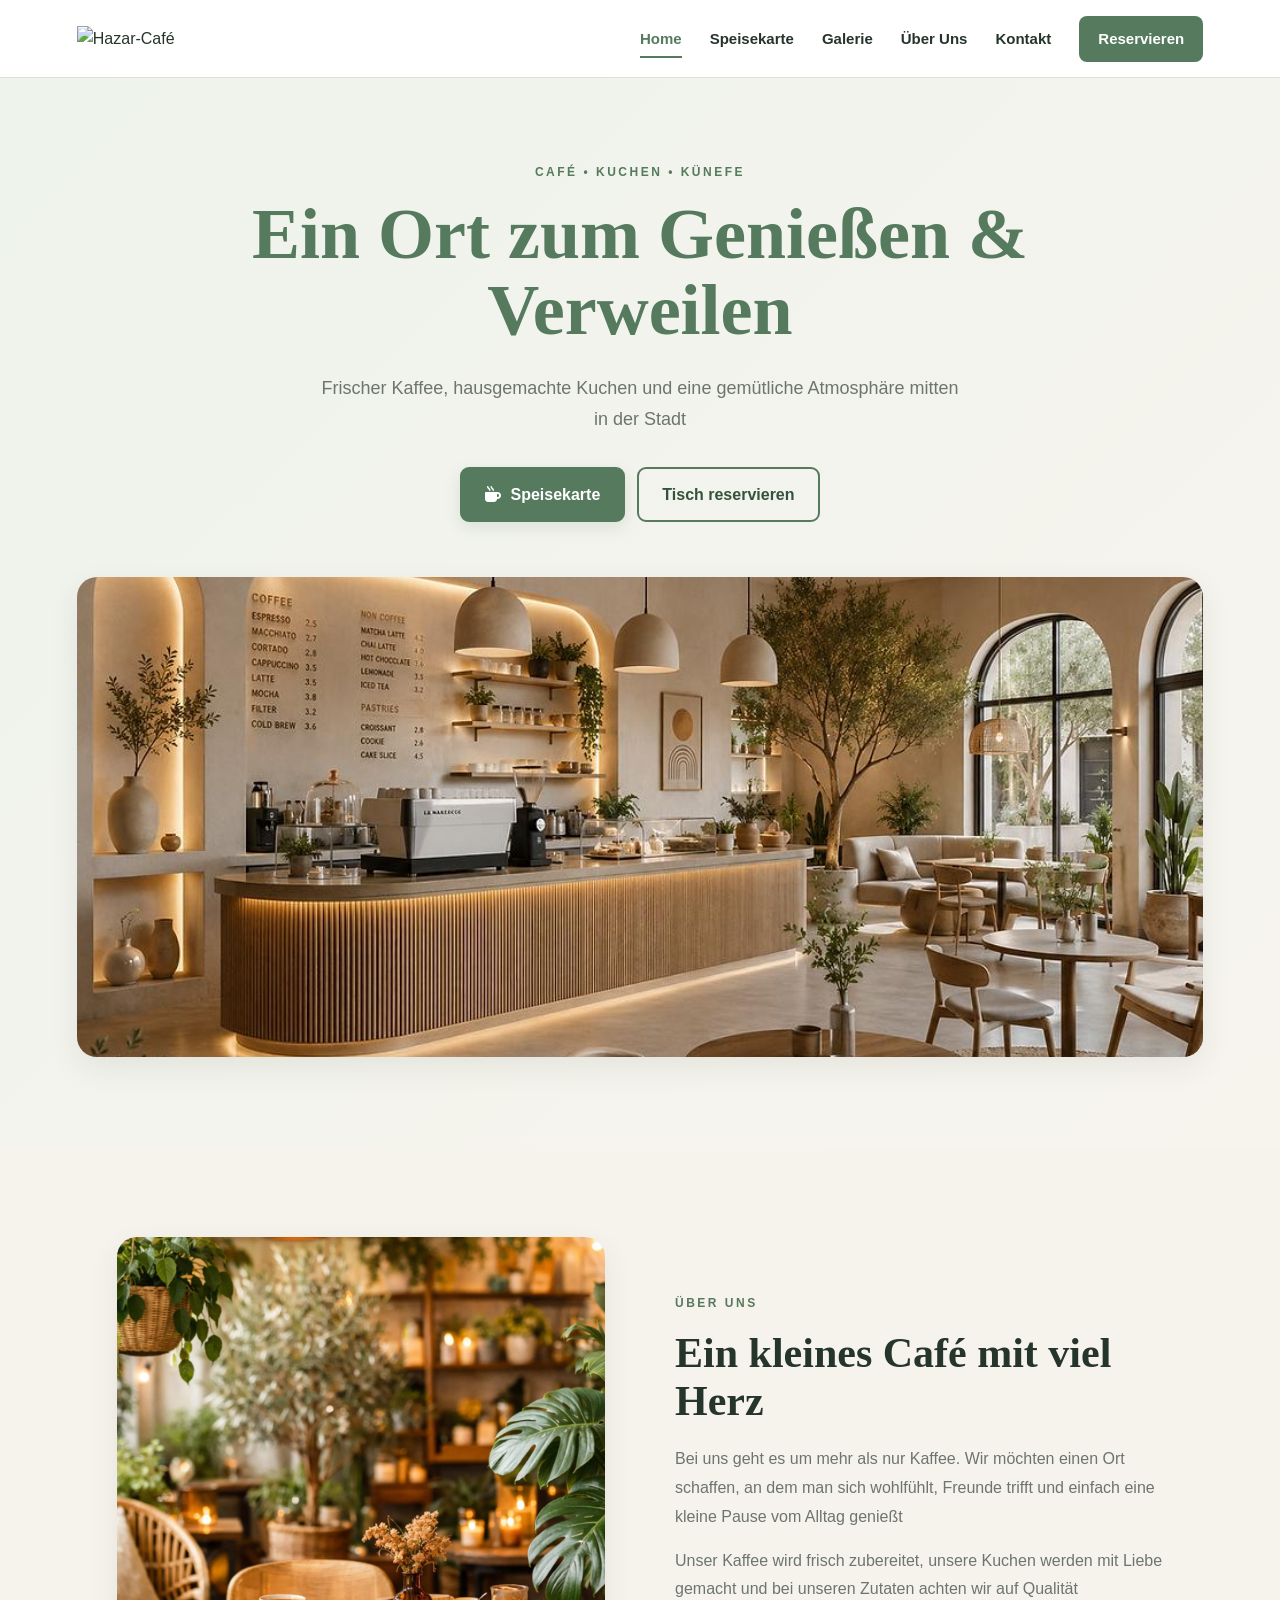
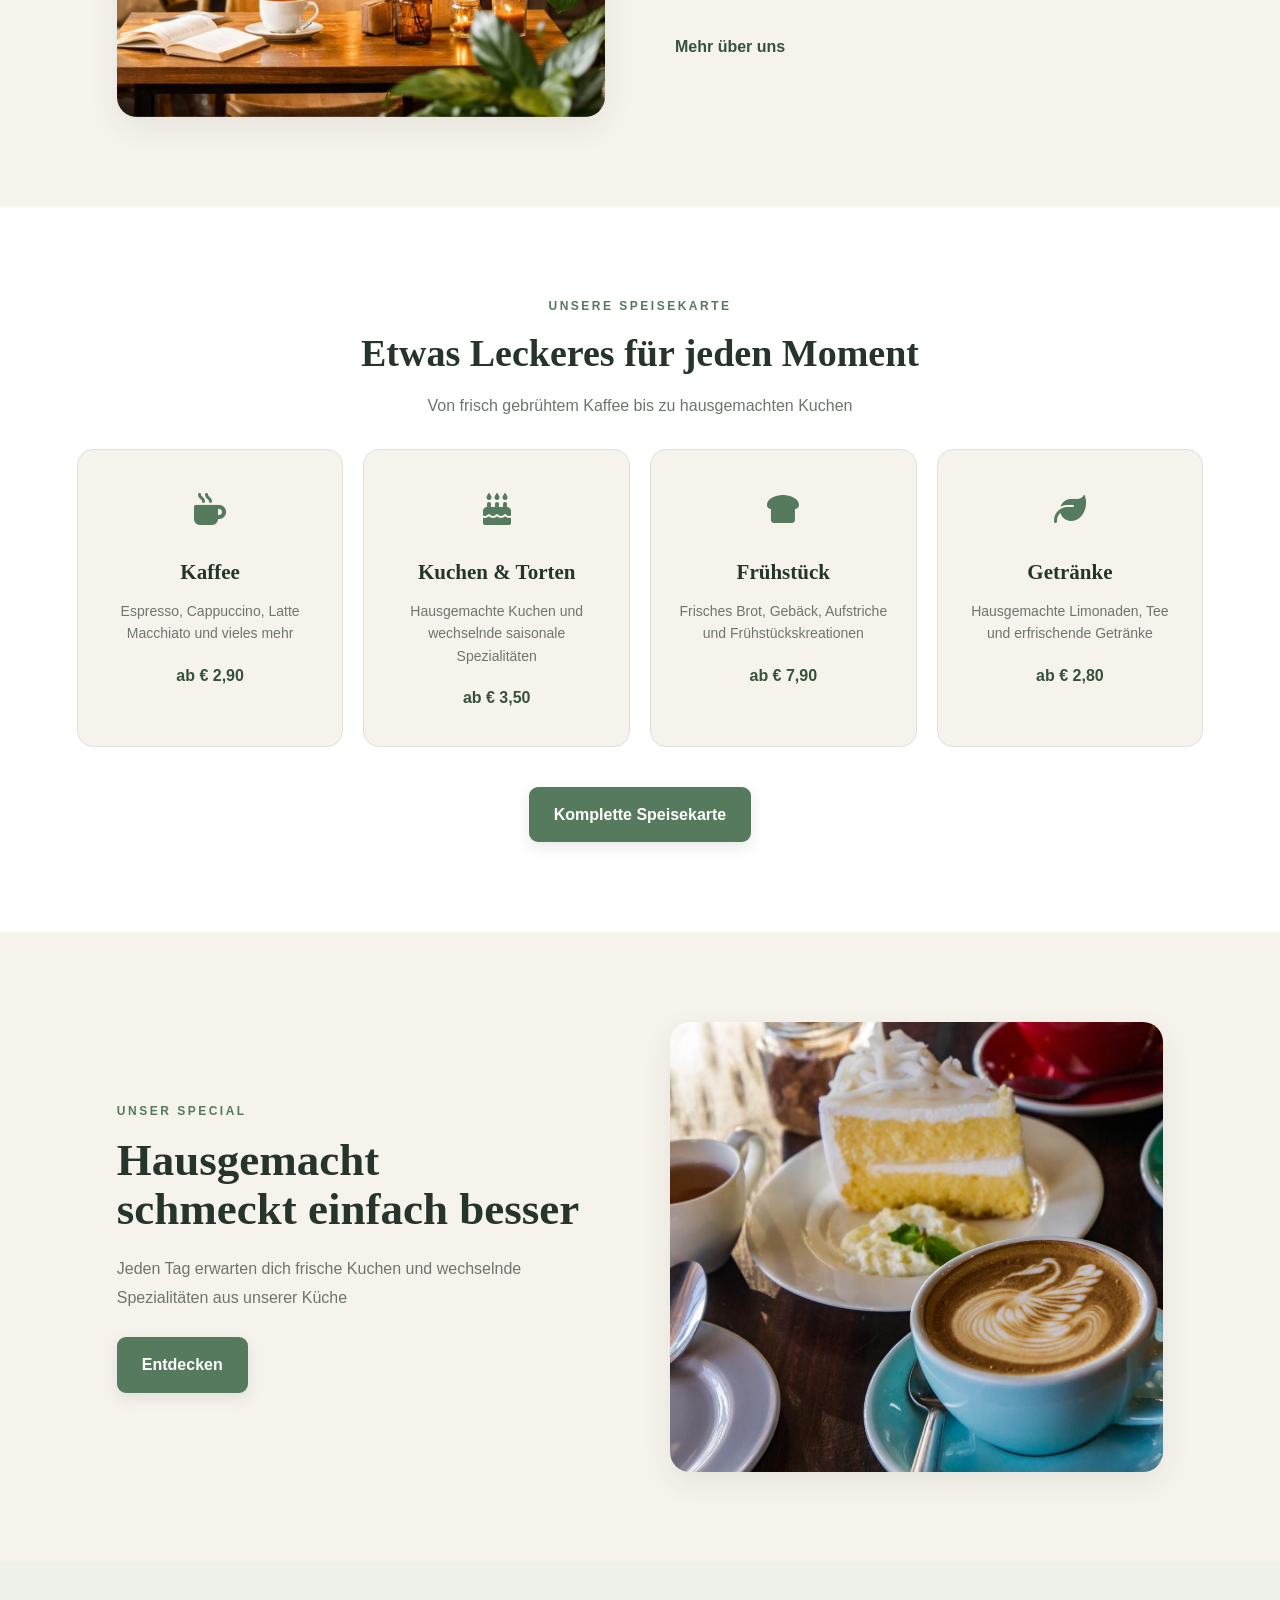
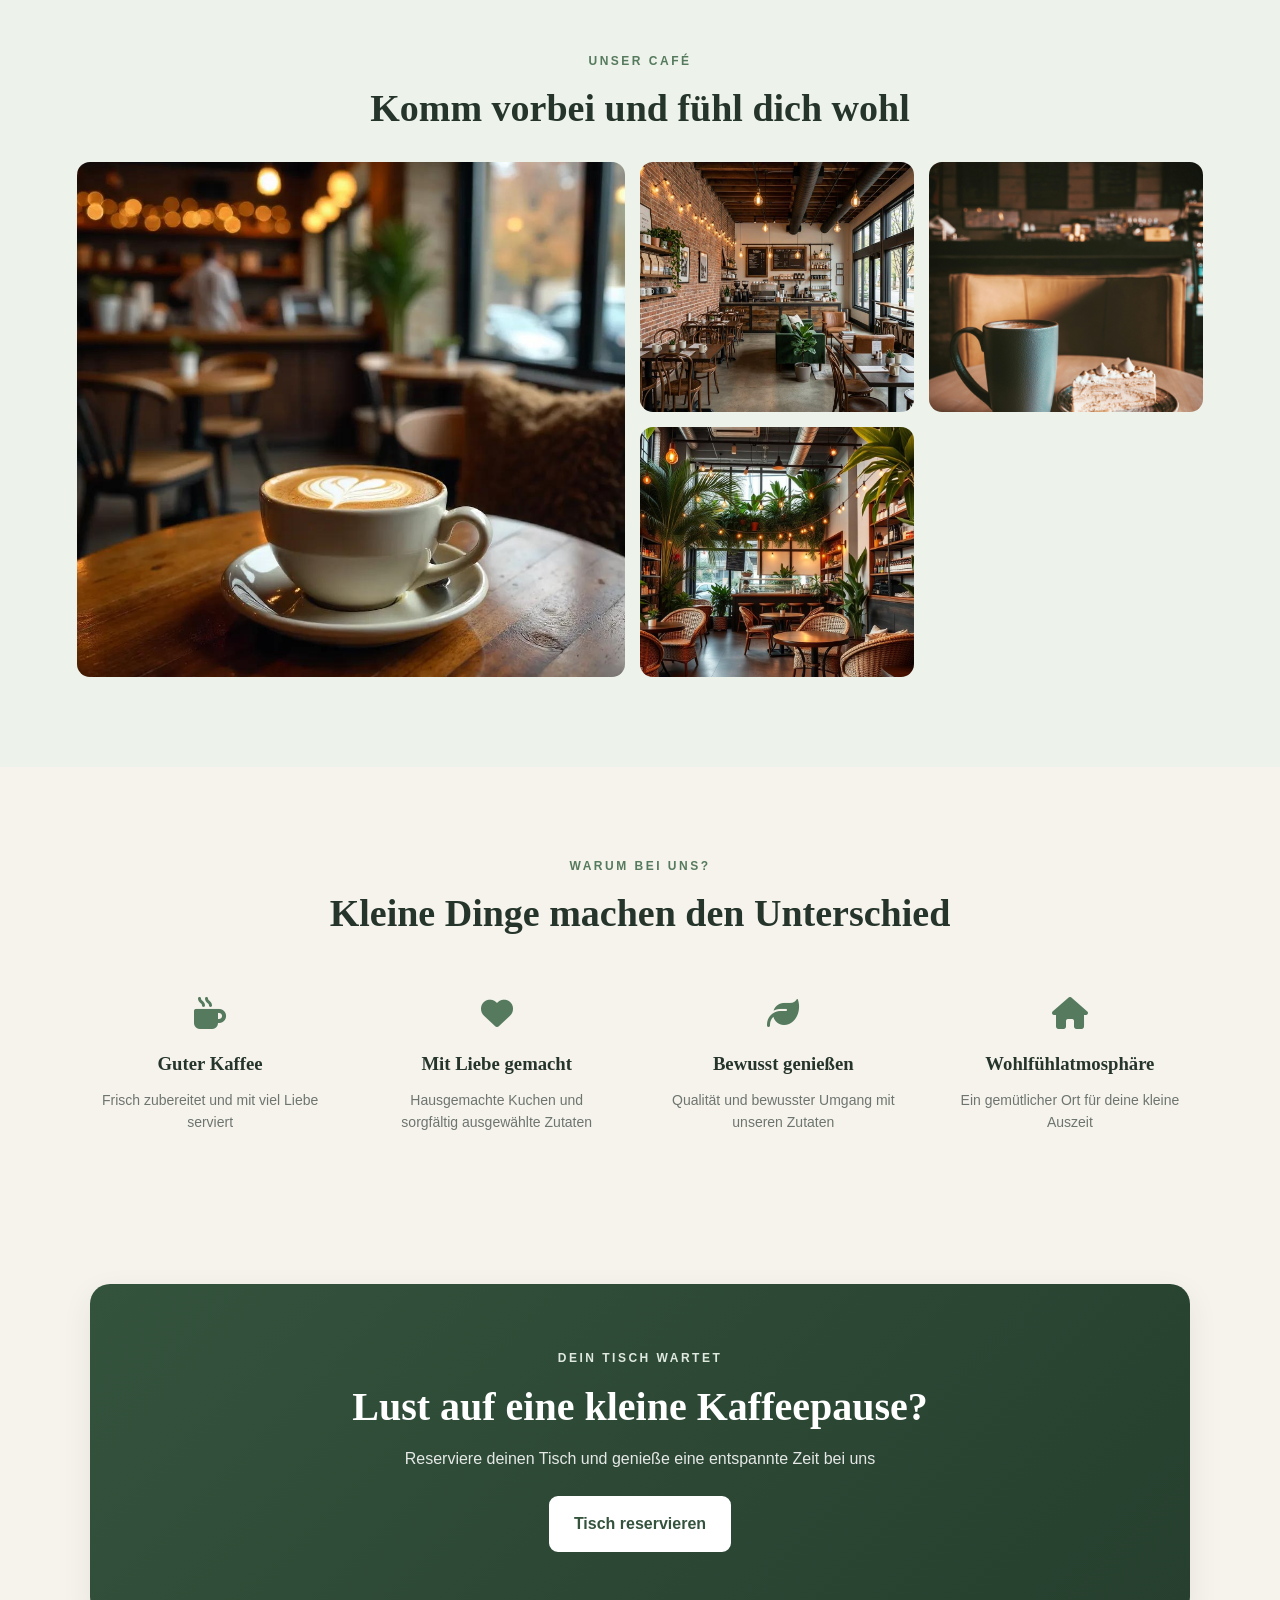
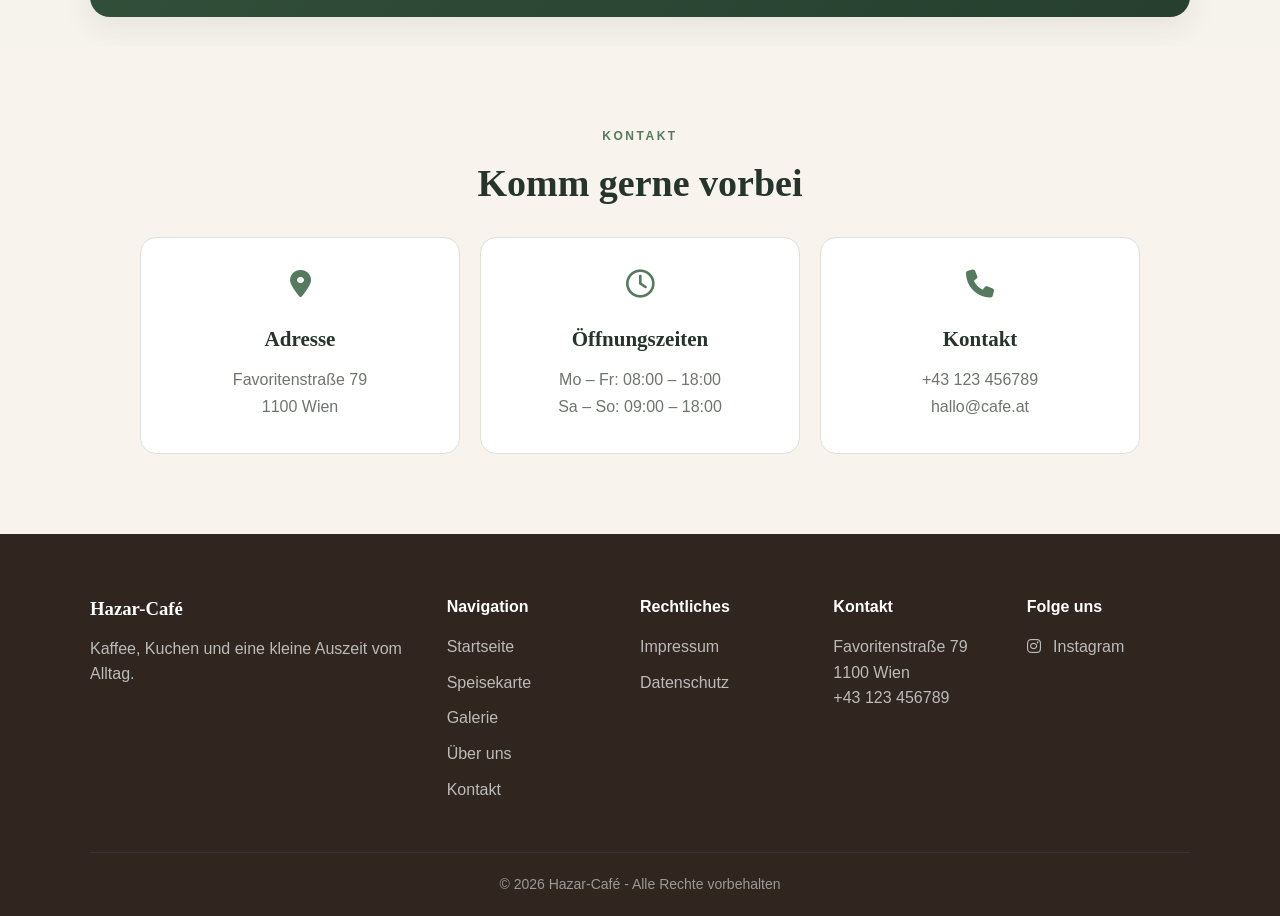
==== commit 40b84370: "Changes" ====
--- a/index.html
+++ b/index.html
@@ -254,7 +254,7 @@
                     <h3>Adresse</h3>
 
                     <p>
-                        Musterstraße 12<br>
+                        Favoritenstraße 79<br>
                         1100 Wien
                     </p>
                 </div>
--- a/style.css
+++ b/style.css
@@ -732,85 +732,79 @@
    KONTAKT-SEITE
 ======================== */
 .contact-page {
+    max-width: 1100px;
+    margin: auto;
     padding: 80px 20px;
-    background: white;
-}
-
-.contact-header {
-    max-width: 700px;
-    margin: 0 auto 50px;
-    text-align: center;
-}
-
-.contact-header span,
-.section-heading span {
-    color: var(--primary);
-    font-size: 13px;
-    font-weight: 700;
-    letter-spacing: 2px;
-}
-
-.contact-header h1 {
-    margin: 10px 0 15px;
-    font-family: Georgia, "Times New Roman", serif;
-    font-size: 44px;
-}
-
-.contact-header p {
-    color: var(--muted);
-    line-height: 1.7;
-}
-
-.contact-layout {
-    max-width: 1000px;
-    margin: auto;
     display: grid;
     grid-template-columns: 1fr 1fr;
-    gap: 50px;
+    gap: 60px;
+    align-items: start;
+    background: var(--bg);
+}
+
+.contact-info h2 {
+    margin: 10px 0 15px;
+    font-family: Georgia, "Times New Roman", serif;
+    font-size: 36px;
+}
+
+.contact-info > p {
+    color: var(--muted);
+    line-height: 1.8;
 }
 
 .contact-details {
+    margin-top: 35px;
     display: flex;
     flex-direction: column;
-    gap: 30px;
-}
-
-.contact-detail {
+    gap: 18px;
+}
+
+.contact-details > div {
     display: flex;
     align-items: flex-start;
     gap: 18px;
-}
-
-.contact-icon {
-    min-width: 50px;
-    height: 50px;
-    display: flex;
-    align-items: center;
-    justify-content: center;
-    border-radius: 50%;
-    background: var(--primary-light);
+    padding: 20px;
+    background: white;
+    border: 1px solid var(--border);
+    border-radius: 12px;
+    transition: transform 0.25s ease, box-shadow 0.25s ease;
+}
+
+.contact-details > div:hover {
+    transform: translateY(-3px);
+    box-shadow: var(--shadow);
+}
+
+.contact-details > div > i {
     color: var(--primary);
-    font-size: 20px;
-}
-
-.contact-detail h3 {
+    font-size: 22px;
+    min-width: 24px;
+    margin-top: 3px;
+}
+
+.contact-details h3 {
+    margin-bottom: 6px;
+    font-family: Georgia, "Times New Roman", serif;
+}
+
+.contact-details p {
     margin: 0 0 8px;
-    font-family: Georgia, "Times New Roman", serif;
-}
-
-.contact-detail p {
-    margin: 0;
-    color: var(--muted);
-    line-height: 1.6;
-}
-
-.contact-detail a {
+    color: var(--muted);
+    line-height: 1.7;
+}
+
+.contact-details a {
     color: var(--primary);
+    text-decoration: none;
+    font-weight: 600;
     transition: color 0.2s ease;
 }
 
-.contact-detail a:hover {
+.contact-details a:hover {
     color: var(--primary-dark);
+    text-decoration: underline;
+    text-underline-offset: 3px;
 }
 
 .contact-form-card {
@@ -829,6 +823,7 @@
 .contact-form-card > p {
     color: var(--muted);
     margin-bottom: 25px;
+    line-height: 1.7;
 }
 
 .contact-form-card form {
@@ -836,7 +831,8 @@
     flex-direction: column;
 }
 
-.contact-form-card label {
+.contact-form-card label:not(.privacy-check) {
+    display: block;
     margin-bottom: 7px;
     color: var(--text);
     font-size: 14px;
@@ -848,14 +844,16 @@
 .contact-form-card select {
     width: 100%;
     padding: 13px 14px;
+    box-sizing: border-box;
     margin-bottom: 18px;
     border: 1px solid var(--border);
     border-radius: 8px;
+    background: white;
     color: var(--text);
     font-family: inherit;
     font-size: 15px;
     outline: none;
-    transition: border-color 0.2s ease, box-shadow 0.2s ease;
+    transition: border-color 0.25s ease, box-shadow 0.25s ease;
 }
 
 .contact-form-card input:focus,
@@ -868,6 +866,10 @@
 .contact-form-card textarea {
     min-height: 130px;
     resize: vertical;
+}
+
+.contact-form-card select {
+    cursor: pointer;
 }
 
 .privacy-check {
@@ -887,18 +889,21 @@
 
 .privacy-check a {
     color: var(--primary);
-}
-
-/* SELECT */
-.contact-form-card select {
+    font-weight: 600;
+    text-decoration: underline;
+    text-underline-offset: 3px;
+}
+
+/* Absende-Button */
+.contact-form-card .btn {
     width: 100%;
-    padding: 12px 14px;
-    margin-bottom: 18px;
-    border: 1px solid var(--border);
-    border-radius: 8px;
-    background: white;
-    font-family: inherit;
-    font-size: 15px;
+    cursor: pointer;
+}
+
+.contact-form-card button:focus-visible,
+.contact-details a:focus-visible {
+    outline: 3px solid var(--primary);
+    outline-offset: 4px;
 }
 
 
@@ -912,6 +917,11 @@
 .section-heading {
     max-width: 1000px;
     margin: 0 auto 30px;
+}
+
+.section-heading p {
+    color: var(--muted);
+    line-height: 1.7;
 }
 
 .map-placeholder {
@@ -922,7 +932,7 @@
     align-items: center;
     justify-content: center;
     text-align: center;
-    background: #f0f0ed;
+    background: linear-gradient(135deg, #edf2ea, #f3eee7);
     border: 1px solid var(--border);
     border-radius: var(--radius);
 }
@@ -934,8 +944,38 @@
     margin-bottom: 15px;
 }
 
+.map-placeholder h3 {
+    margin-bottom: 10px;
+    font-family: Georgia, "Times New Roman", serif;
+    font-size: 25px;
+}
+
 .map-placeholder p {
     color: var(--muted);
+    margin-bottom: 18px;
+}
+
+.map-placeholder .btn {
+    display: inline-block;
+}
+
+
+/* Erfolgsmeldungen */
+#contactStatus,
+#reservationStatus {
+    margin-top: 15px;
+    font-weight: 600;
+    line-height: 1.6;
+}
+
+#contactStatus:empty,
+#reservationStatus:empty {
+    display: none;
+}
+
+button:disabled {
+    opacity: 0.6;
+    cursor: not-allowed;
 }
 
 
@@ -1100,8 +1140,15 @@
         align-items: flex-start;
     }
 
-    .contact-grid, .contact-layout {
+    .contact-grid, 
+    .contact-layout,
+    .contact-page {
         grid-template-columns: 1fr;
+    }
+
+    .contact-page {
+        display: grid;
+        gap: 35px;
     }
 
     .reservation-page {
@@ -1217,20 +1264,59 @@
         padding: 60px 20px;
     }
 
-    .contact-section {
-        padding: 65px 5%;
-    }
-
-    .contact-card {
-        padding: 28px 20px;
+    .contact-page {
+        display: flex;
+        flex-direction: column;
+        grid-template-columns: 1fr;
+        width: 100%;
+        box-sizing: border-box;
+        padding: 60px 20px;
+        gap: 30px;
+    }
+
+    .contact-info {
+        width: 100%;
+        box-sizing: border-box;
+        font-size: 16px;
+    }
+
+    .contact-details {
+        display: flex;
+        flex-direction: column;
+        width: 100%;
+        gap: 15px;
+    }
+
+    .contact-details > div {
+        display: flex;
+        align-items: flex-start;
+        padding: 16px;
+        gap: 15px;
     }
 
     .contact-form-card {
+        width: 100%;
+        box-sizing: border-box;
         padding: 25px 20px;
     }
 
-    .contact-header h1 {
-        font-size: 35px;
+    .contact-form-card input,
+    .contact-form-card select,
+    .contact-form-card textarea {
+        width: 100%;
+        box-sizing: border-box;
+    }
+
+    .location-section {
+        padding: 60px 5%;
+    }
+
+    .map-placeholder {
+        min-height: 280px;
+    }
+
+    .section-heading {
+        padding: 0 5%;
     }
 
     .footer-container {
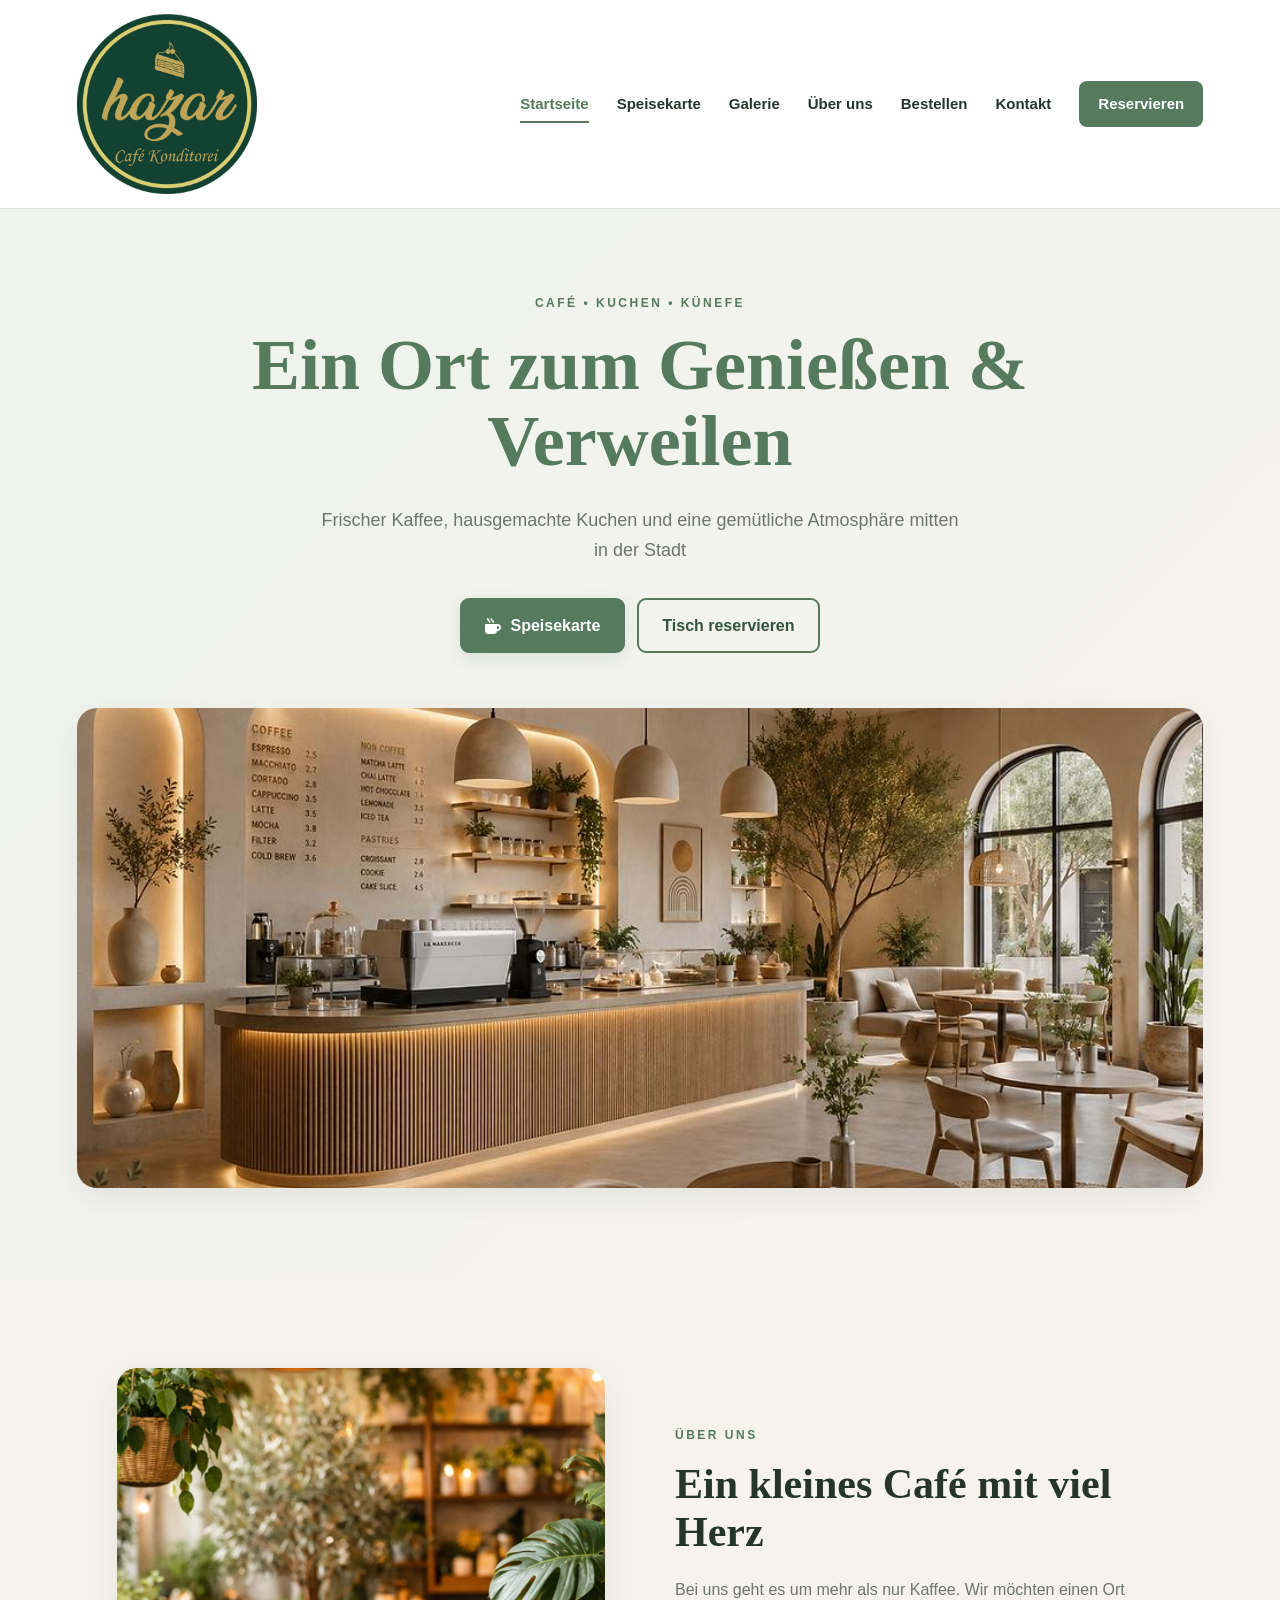
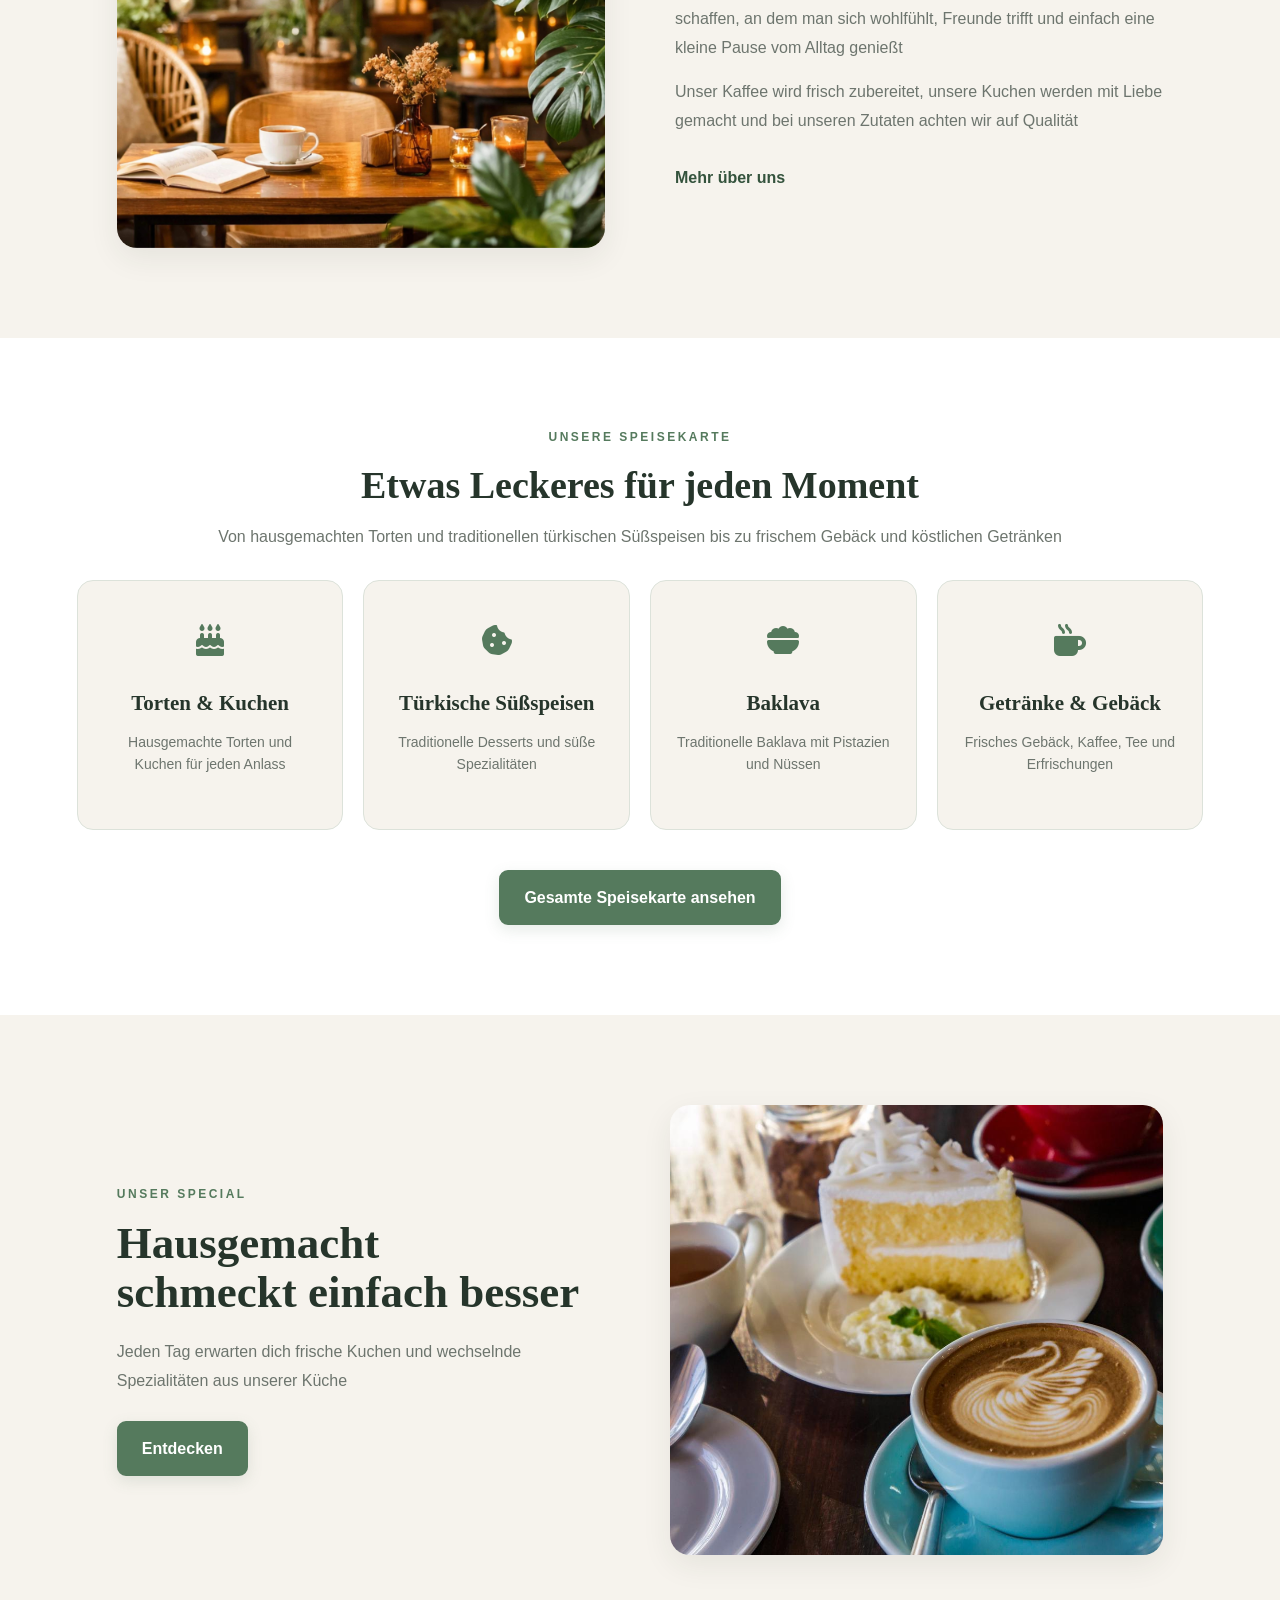
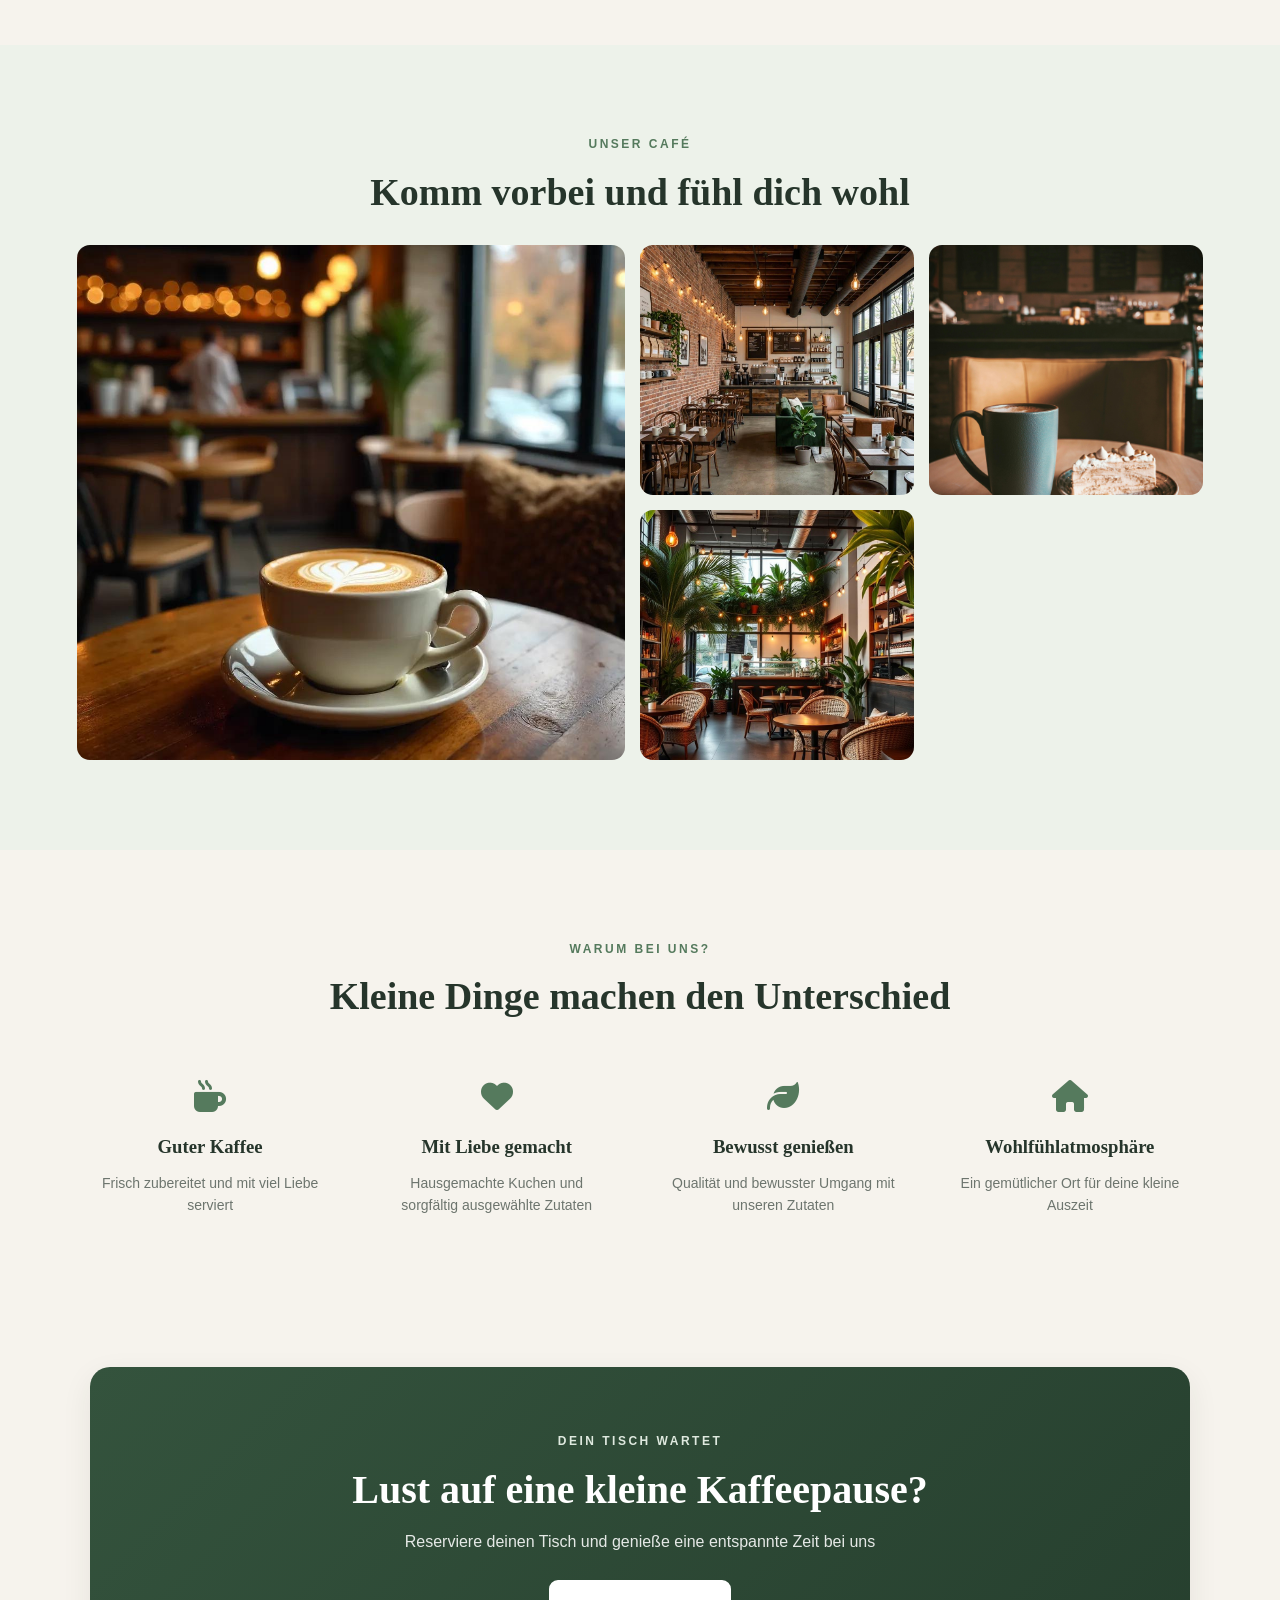
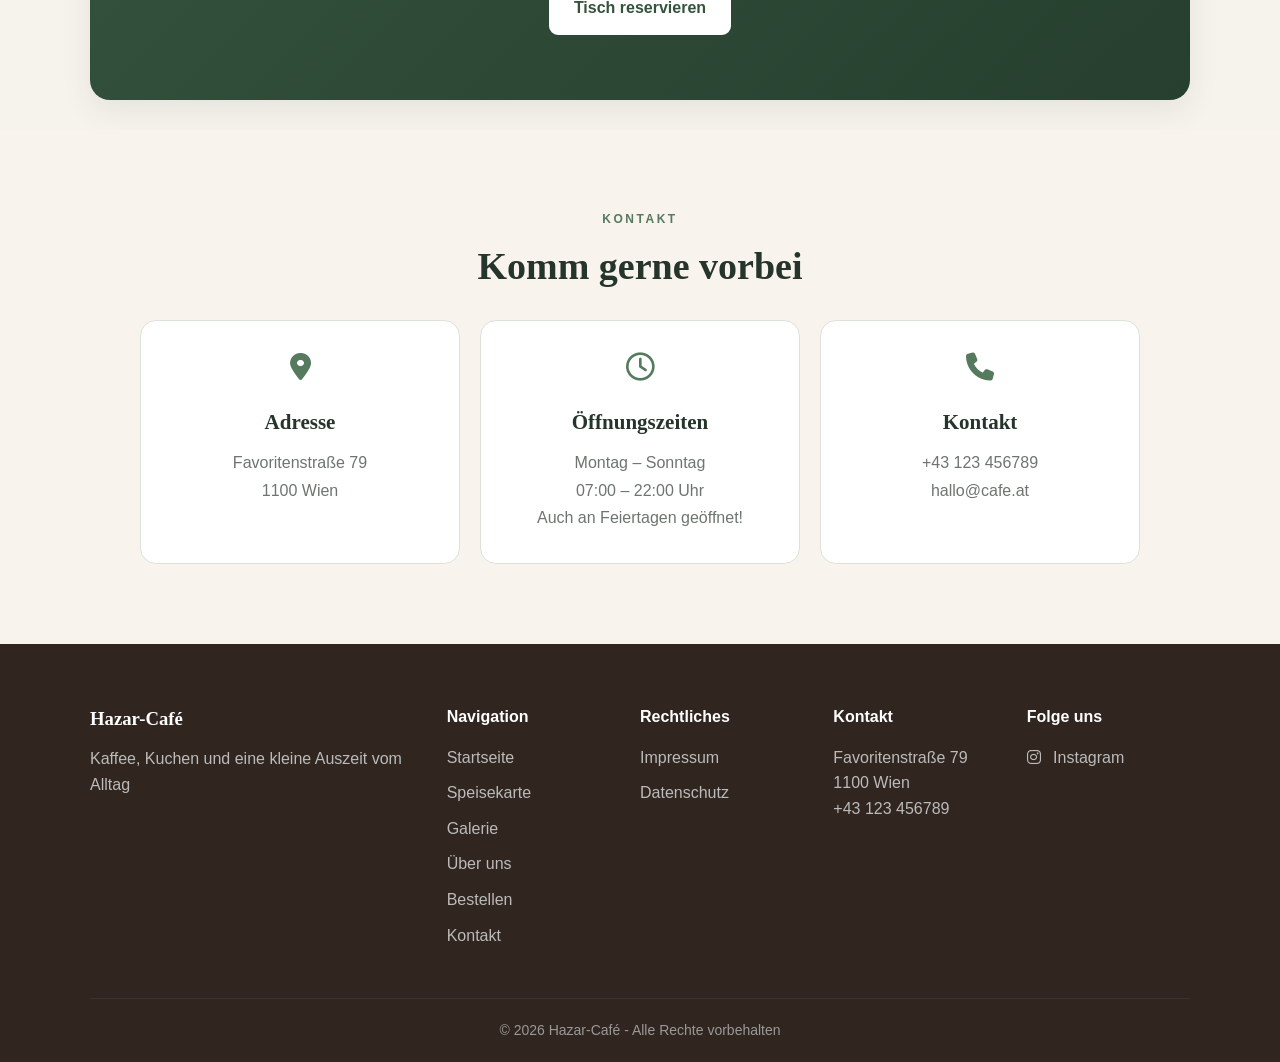
==== commit 16f41694: "Speisemenü, Bestellungsformular und Code optimiert" ====
--- a/index.html
+++ b/index.html
@@ -9,17 +9,18 @@
 </head>
 <body>
     <header>
-        <img src="images/" alt="Hazar-Café" class="logo">
-
-        <button class="menu-toggle" aria-label="Menü öffnen"> 
+        <img src="images/logo.jpeg" alt="Hazar-Café" class="logo">
+
+        <button class="menu-toggle" id="menuToggle" type="button" aria-label="Menü öffnen" aria-expanded="false">
             <i class="fa-solid fa-bars"></i>
         </button>
 
-        <nav>
-            <a href="index.html" class="active">Home</a>
+        <nav id="mainNav">
+            <a href="index.html" class="active">Startseite</a>
             <a href="speisekarte.html">Speisekarte</a>
             <a href="galerie.html">Galerie</a>
-            <a href="aboutUs.html">Über Uns</a>
+            <a href="aboutUs.html">Über uns</a>
+            <a href="bestellen.html">Bestellen</a>
             <a href="kontakt.html">Kontakt</a>
             <a href="reservierung.html" class="nav-button">Reservieren</a>
         </nav>
@@ -85,57 +86,49 @@
                 <span>UNSERE SPEISEKARTE</span>
 
                 <h2>Etwas Leckeres für jeden Moment</h2>
-                <p>Von frisch gebrühtem Kaffee bis zu hausgemachten Kuchen</p>
+                <p>Von hausgemachten Torten und traditionellen türkischen Süßspeisen bis zu frischem Gebäck und köstlichen Getränken</p>
             </div>
 
             <div class="menu-grid">
                 <div class="menu-card">
                     <div class="menu-icon">
+                        <i class="fa-solid fa-cake-candles"></i>
+                    </div>
+
+                    <h3>Torten & Kuchen</h3>
+                    <p>Hausgemachte Torten und Kuchen für jeden Anlass</p>
+                </div>
+
+                <div class="menu-card">
+                    <div class="menu-icon">
+                        <i class="fa-solid fa-cookie-bite"></i>
+                    </div>
+
+                    <h3>Türkische Süßspeisen</h3>
+                    <p>Traditionelle Desserts und süße Spezialitäten</p>
+                </div>
+
+                <div class="menu-card">
+                    <div class="menu-icon">
+                        <i class="fa-solid fa-bowl-food"></i>
+                    </div>
+
+                    <h3>Baklava</h3>
+                    <p>Traditionelle Baklava mit Pistazien und Nüssen</p>
+                </div>
+
+                <div class="menu-card">
+                    <div class="menu-icon">
                         <i class="fa-solid fa-mug-hot"></i>
                     </div>
 
-                    <h3>Kaffee</h3>
-                    <p>Espresso, Cappuccino, Latte Macchiato und vieles mehr</p>
-
-                    <span>ab € 2,90</span>
-                </div>
-
-                <div class="menu-card">
-                    <div class="menu-icon">
-                        <i class="fa-solid fa-cake-candles"></i>
-                    </div>
-
-                    <h3>Kuchen & Torten</h3>
-                    <p>Hausgemachte Kuchen und wechselnde saisonale Spezialitäten</p>
-
-                    <span>ab € 3,50</span>
-                </div>
-
-                <div class="menu-card">
-                    <div class="menu-icon">
-                        <i class="fa-solid fa-bread-slice"></i>
-                    </div>
-
-                    <h3>Frühstück</h3>
-                    <p>Frisches Brot, Gebäck, Aufstriche und Frühstückskreationen</p>
-
-                    <span>ab € 7,90</span>
-                </div>
-
-                <div class="menu-card">
-                    <div class="menu-icon">
-                        <i class="fa-solid fa-leaf"></i>
-                    </div>
-
-                    <h3>Getränke</h3>
-                    <p>Hausgemachte Limonaden, Tee und erfrischende Getränke</p>
-
-                    <span>ab € 2,80</span>
+                    <h3>Getränke & Gebäck</h3>
+                    <p>Frisches Gebäck, Kaffee, Tee und Erfrischungen</p>
                 </div>
             </div>
 
             <div class="center-button">
-                <a href="speisekarte.html" class="btn">Komplette Speisekarte</a>
+                <a href="speisekarte.html" class="btn btn-primary">Gesamte Speisekarte ansehen</a>
             </div>
         </section>
 
@@ -264,9 +257,13 @@
 
                     <h3>Öffnungszeiten</h3>
 
+                     <p>
+                        Montag – Sonntag<br>
+                        07:00 – 22:00 Uhr
+                    </p>
+
                     <p>
-                        Mo – Fr: 08:00 – 18:00<br>
-                        Sa – So: 09:00 – 18:00
+                        Auch an Feiertagen geöffnet!
                     </p>
                 </div>
 
@@ -285,6 +282,6 @@
     </main>
 
     <div id="footer"></div>
-    <script src="script.js"></script>
+    <script src="js/script.js"></script>
 </body>
 </html>
--- a/style.css
+++ b/style.css
@@ -74,6 +74,12 @@
 }
 
 .logo {
+    /*color: var(--green);
+    font-size: 27px;
+    font-weight: 800;
+    text-decoration: none;
+    letter-spacing: 1px;
+    */
     width: 180px;
     height: auto;
     object-fit: contain;
@@ -459,6 +465,207 @@
     white-space: nowrap;
 }
 
+.back-to-overview {
+    width: 100%;
+    display: flex;
+    justify-content: center;
+    align-items: center;
+    text-align: center;
+    margin: 35px auto 50px;
+}
+
+.back-to-overview .btn {
+    display: inline-flex;
+    align-items: center;
+    justify-content: center;
+    gap: 10px;
+    margin: 0 auto;
+    position: static;
+}
+
+[hidden] {
+    display: none !important;
+}
+
+/* ALLERGENINFORMATION */
+.allergen-info {
+    max-width: 1100px;
+    margin: 60px auto 40px;
+    padding: 30px 35px;
+    background: #faf7f2;
+    border: 1px solid #eadfce;
+    border-left: 4px solid #b58a52;
+    border-radius: 12px;
+}
+
+.allergen-info h2 {
+    font-size: 22px;
+    color: #4a3525;
+    margin-bottom: 18px;
+}
+
+.allergen-info p {
+    font-size: 14px;
+    line-height: 1.9;
+    color: #62584e;
+    margin-bottom: 14px;
+}
+
+.allergen-info p:last-child {
+    margin-bottom: 0;
+    padding-top: 12px;
+    border-top: 1px solid #e8dece;
+    font-style: italic;
+}
+
+
+/* =========================
+   BESTELLFORMULAR
+========================= */
+.inquiry-section {
+    padding: 80px 6%;
+    background: var(--white);
+}
+
+.inquiry {
+    max-width: 900px;
+    margin: auto;
+    padding: 35px;
+    background: var(--bg);
+    border: 1px solid var(--border);
+    border-radius: var(--radius);
+    box-shadow: var(--shadow);
+}
+
+.inquiry-categories {
+    max-width: 1200px;
+    margin: 40px auto;
+    display: grid;
+    grid-template-columns: repeat(4, 1fr);
+    gap: 22px;
+}
+
+.inquiry-category {
+    background: #fff;
+    padding: 25px;
+    border-radius: 14px;
+    text-align: center;
+    box-shadow: 0 3px 12px rgba(0, 0, 0, 0.08);
+}
+
+.inquiry-category img {
+    width: 100%;
+    height: 230px;
+    object-fit: cover;
+    display: block;
+    border-radius: 14px;
+}
+
+.inquiry-category h3 {
+    margin: 18px 12px 10px;
+}
+
+.inquiry-category p {
+    padding: 0 15px 20px;
+    line-height: 1.7;
+}
+
+.form-grid {
+    display: grid;
+    grid-template-columns: 1fr 1fr;
+    gap: 22px;
+}
+
+.inquiry label {
+    display: flex;
+    flex-direction: column;
+    gap: 8px;
+    font-weight: 600;
+    font-size: 14px;
+}
+
+.inquiry input,
+.inquiry select,
+.inquiry textarea {
+    width: 100%;
+    padding: 13px;
+    border: 1px solid var(--border);
+    border-radius: 8px;
+    background: white;
+    color: var(--text);
+    font: inherit;
+}
+
+.inquiry input:focus,
+.inquiry select:focus,
+.inquiry textarea:focus {
+    outline: none;
+    border-color: var(--primary);
+    box-shadow: 0 0 0 3px rgba(85,122,93,0.12);
+}
+
+.message-label {
+    margin-top: 22px;
+}
+
+.privacy {
+    display: flex !important;
+    flex-direction: row !important;
+    align-items: flex-start;
+    gap: 10px !important;
+    margin: 22px 0;
+    font-weight: normal !important;
+}
+
+.privacy input {
+    width: auto;
+    margin-top: 4px;
+}
+
+.inquiry-buttons {
+    display: flex;
+    flex-wrap: wrap;
+    gap: 12px;
+}
+
+.inquiry-buttons button {
+    flex: 1;
+    min-width: 220px;
+    padding: 14px 18px;
+    border: none;
+    border-radius: 9px;
+    font-weight: 700;
+    cursor: pointer;
+    transition: 0.25s ease;
+}
+
+.submit-button {
+    background: #557a5d;
+    color: white;
+}
+
+.submit-button:hover {
+    background: #34533d;
+}
+
+.email-button {
+    background: white;
+    color: var(--primary-dark);
+    border: 1px solid var(--border) !important;
+}
+
+.email-button:hover {
+    background: var(--primary-light);
+}
+
+.form-hint,
+.form-message {
+    margin-top: 18px;
+    color: var(--muted);
+    font-size: 13px;
+    line-height: 1.6;
+}
+
 
 /* =========================
    SPECIAL
@@ -1117,6 +1324,10 @@
         font-size: 36px;
     }
 
+    .inquiry-categories {
+        grid-template-columns: repeat(2, 1fr);
+    }
+
     .about-section,
     .special-section {
         grid-template-columns: 1fr;
@@ -1222,6 +1433,50 @@
 
     .section-heading h2 {
         font-size: 30px;
+    }
+
+    .allergen-info {
+        margin: 35px 16px 25px;
+        padding: 22px 20px;
+    }
+
+    .allergen-info h2 {
+        font-size: 19px;
+    }
+
+    .allergen-info p {
+        font-size: 13px;
+        line-height: 1.8;
+    }
+
+    .inquiry {
+        padding: 22px 16px;
+    }
+
+    .inquiry-categories {
+        grid-template-columns: repeat(2, 1fr);
+        gap: 12px;
+    }
+
+    .inquiry-category img {
+        height: 150px;
+    }
+
+    .inquiry-category h3 {
+        font-size: 16px;
+    }
+
+    .inquiry-category p {
+        font-size: 13px;
+        padding: 0 10px 15px;
+    }
+
+    .inquiry-buttons {
+        flex-direction: column;
+    }
+
+    .form-grid {
+        grid-template-columns: 1fr;
     }
 
     .about-content h2,
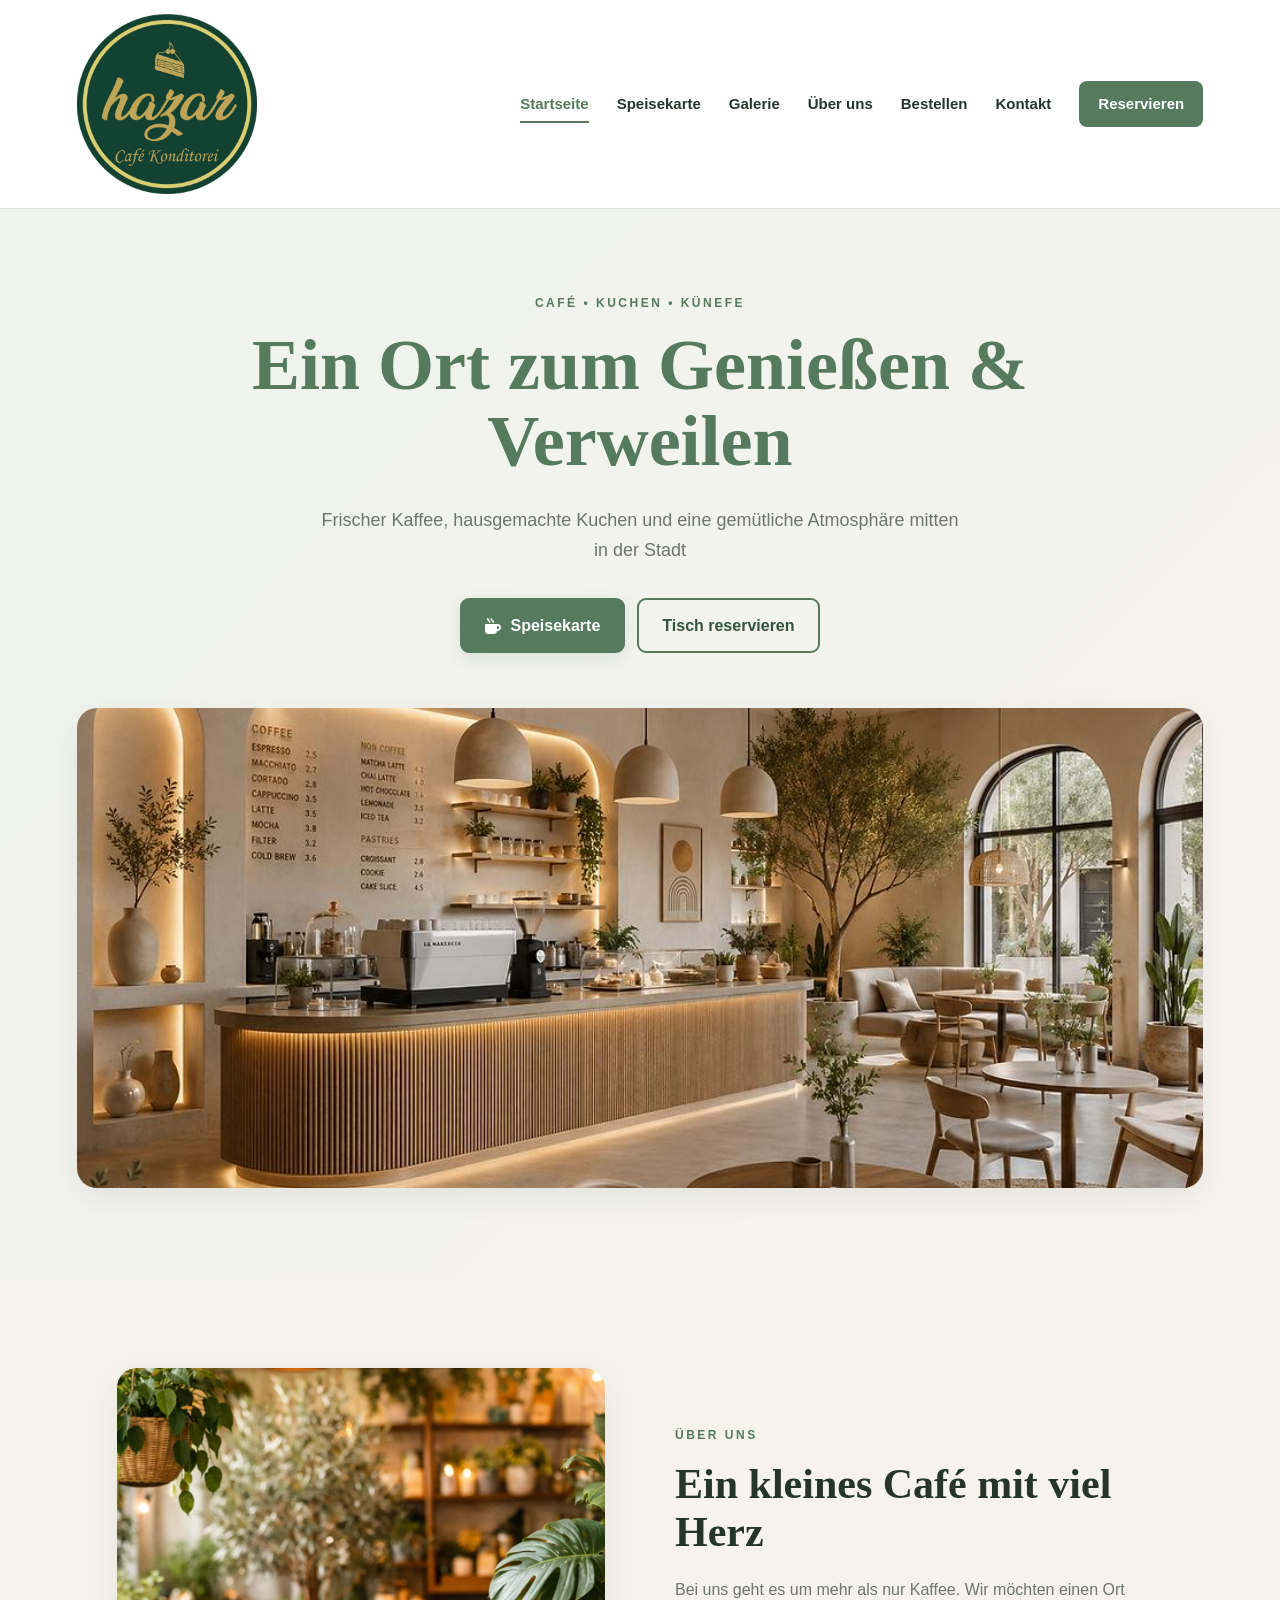
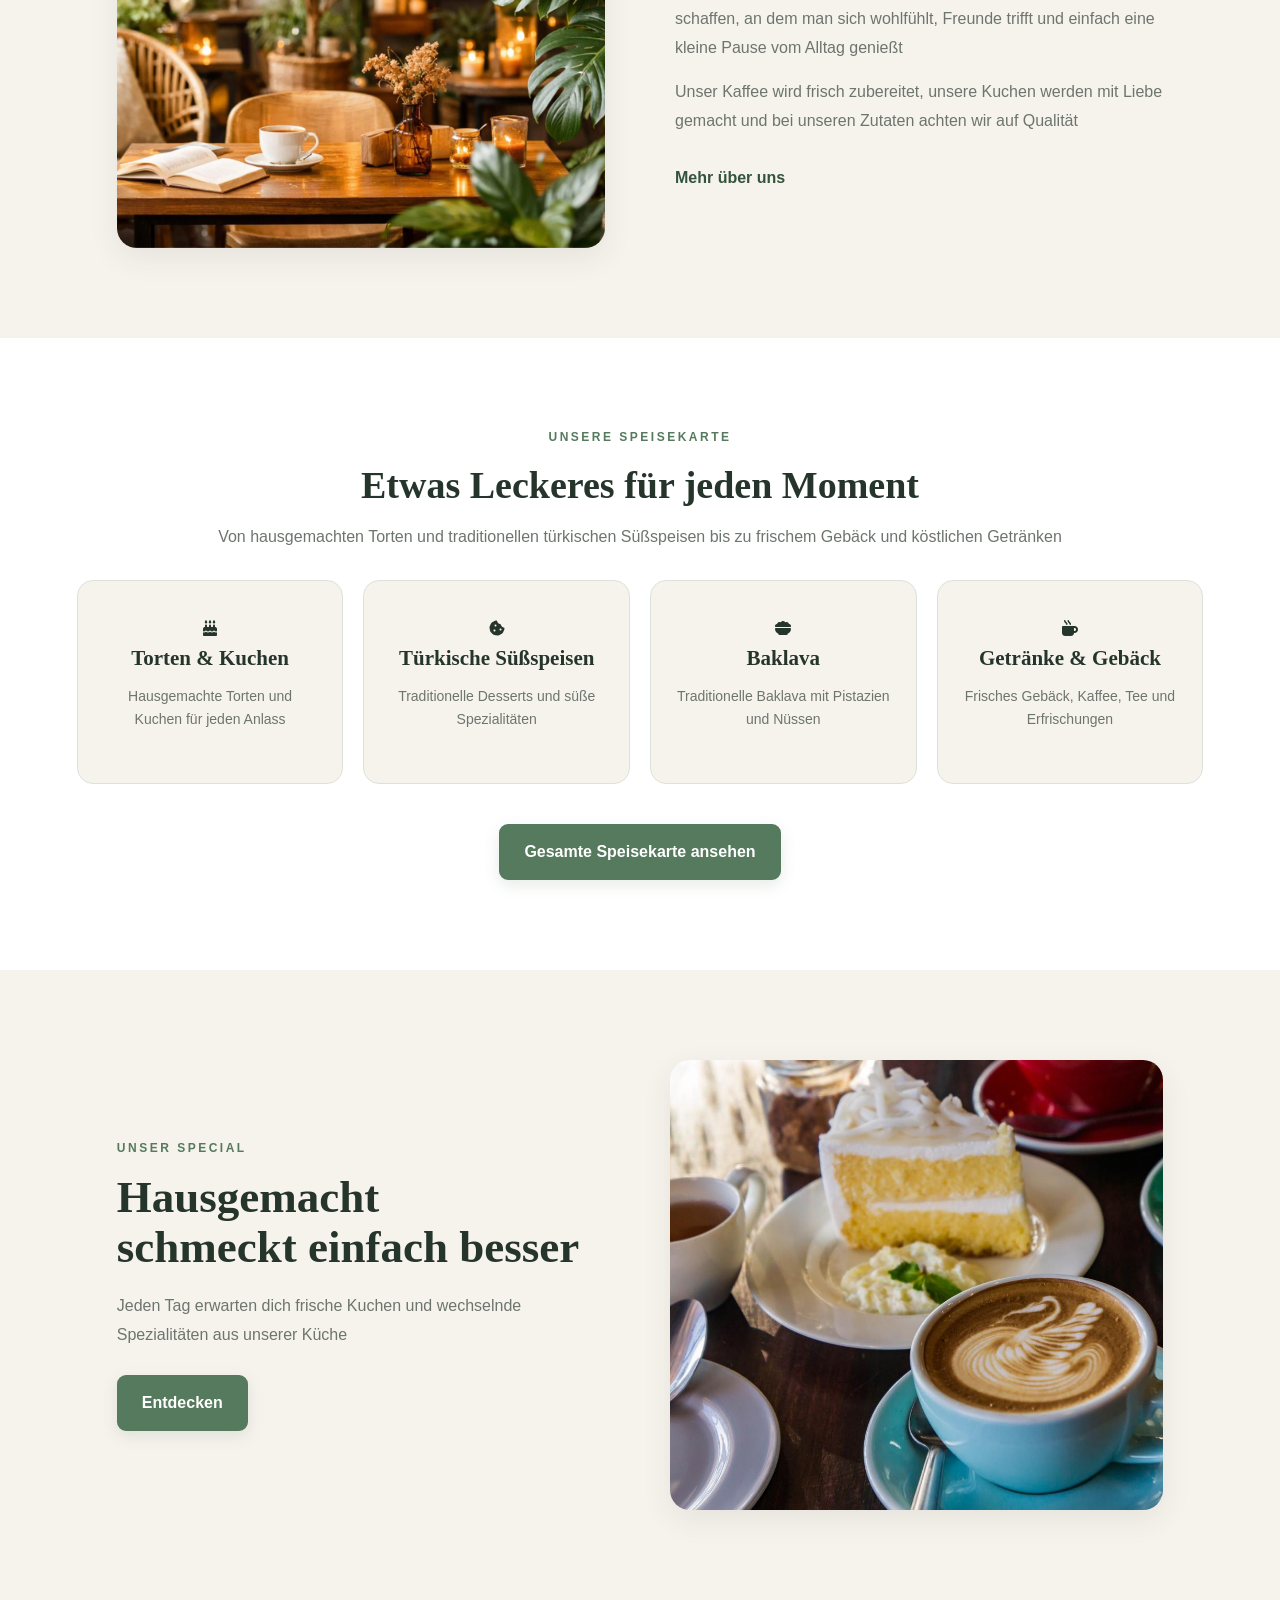
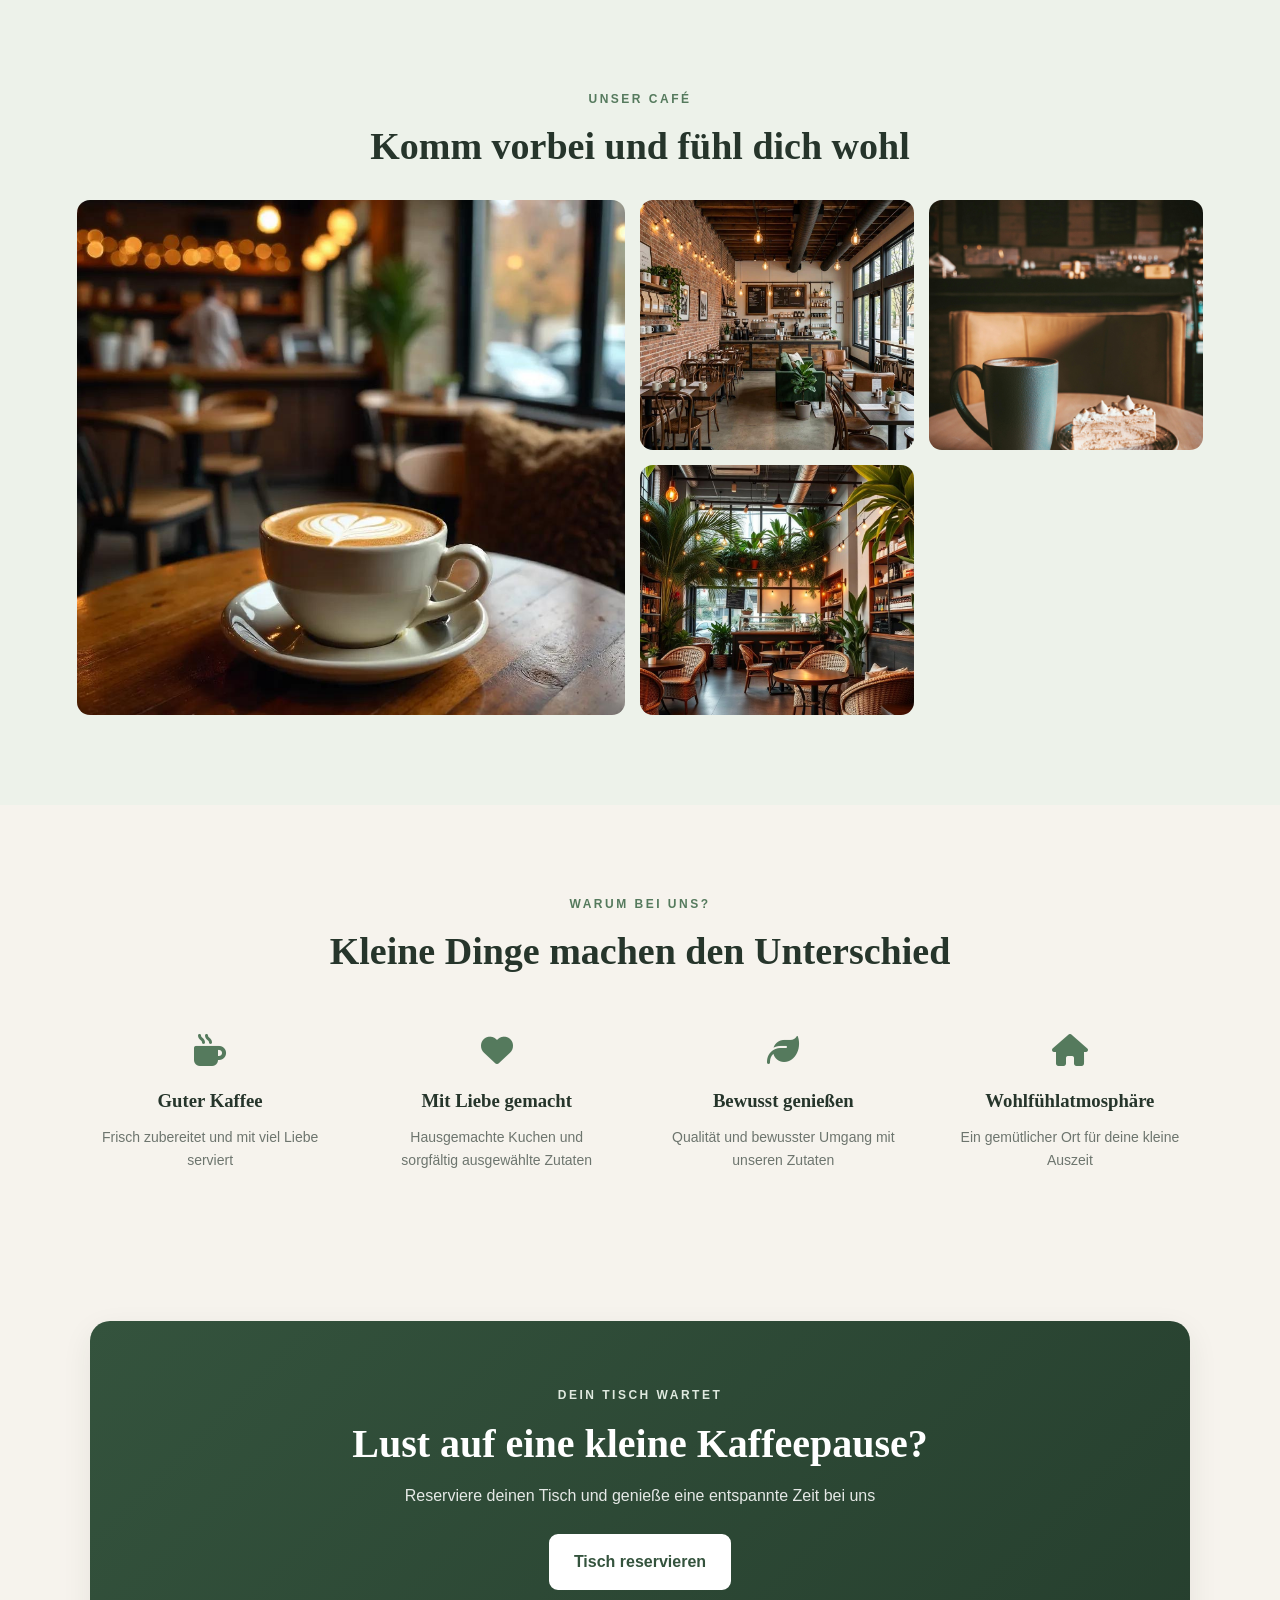
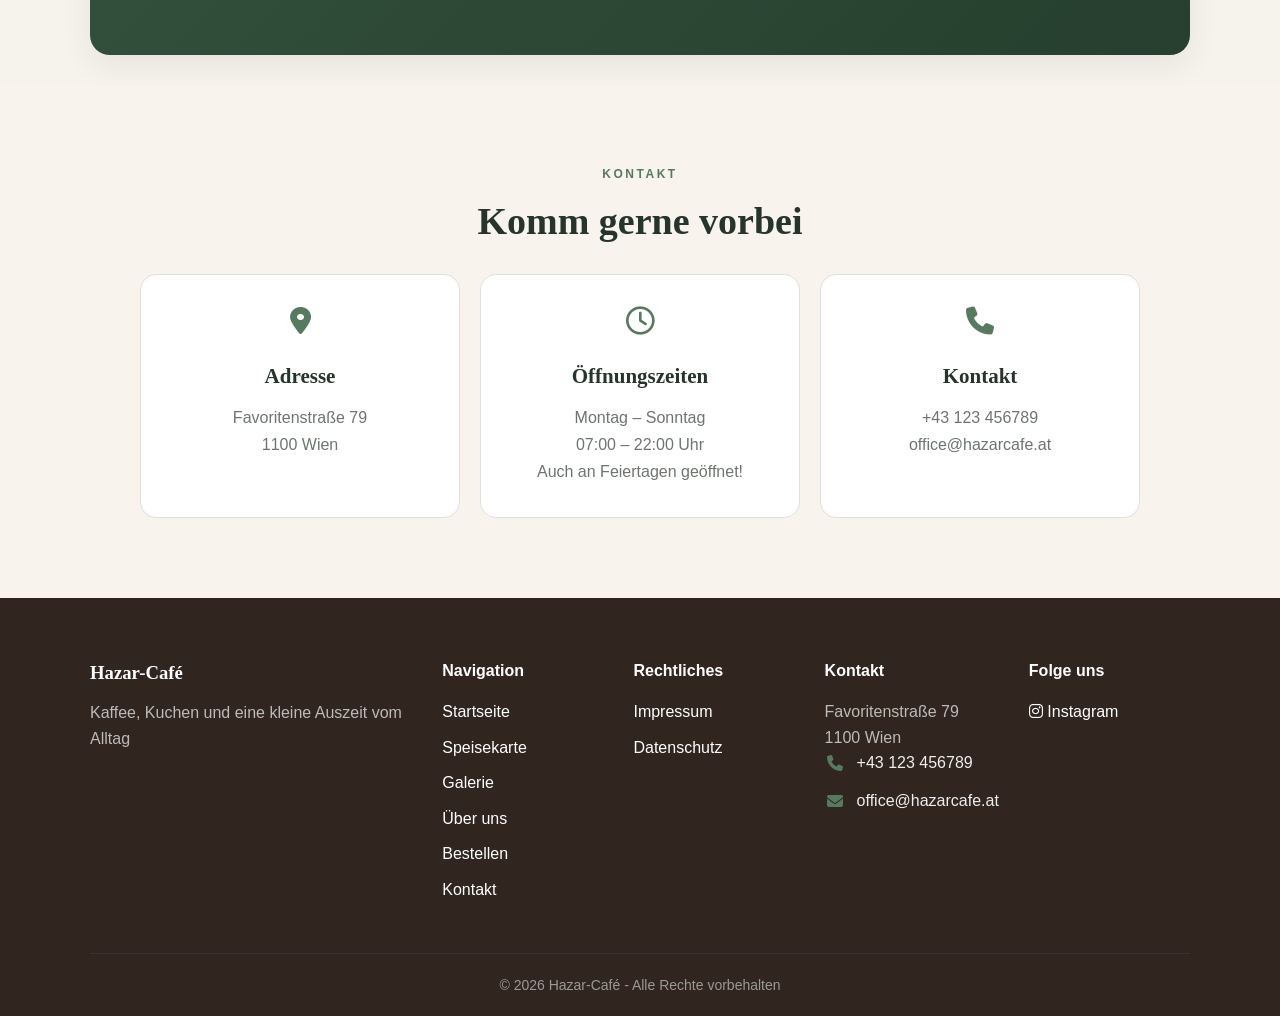
==== commit 541e780f: "Speisemenü Übersicht images, add mail & Footer optimiert" ====
--- a/index.html
+++ b/index.html
@@ -165,10 +165,10 @@
             </div>
 
             <div class="gallery-grid">
-                <img src="images/gallery-1.jpg" alt="Kaffee im Café">
-                <img src="images/gallery-2.jpg" alt="Café Innenraum">
-                <img src="images/gallery-3.jpg" alt="Kuchen und Kaffee">
-                <img src="images/gallery-4.jpg" alt="Café Atmosphäre">
+                <img src="images/galerie/gallery-1.jpg" alt="Kaffee im Café">
+                <img src="images/galerie/gallery-2.jpg" alt="Café Innenraum">
+                <img src="images/galerie/gallery-3.jpg" alt="Kuchen und Kaffee">
+                <img src="images/galerie/gallery-4.jpg" alt="Café Atmosphäre">
             </div>
         </section>
 
@@ -274,7 +274,7 @@
 
                     <p>
                         +43 123 456789<br>
-                        hallo@cafe.at
+                        office@hazarcafe.at
                     </p>
                 </div>
             </div>
--- a/style.css
+++ b/style.css
@@ -402,15 +402,19 @@
     transition: transform 0.25s ease, box-shadow 0.25s ease;
 }
 
-.menu-card:hover {
-    transform: translateY(-5px);
+.menu-card:hover, .menu-category-image {
+    transform: scale(1.04);
     box-shadow: var(--shadow-hover);
 }
 
-.menu-icon {
+.menu-category-image {
+    width: 100%;
+    height: 190px;
+    object-fit: cover;
+    display: block;
+    border-radius: 12px;
     margin-bottom: 20px;
-    color: var(--primary);
-    font-size: 32px;
+    transition: transform 0.3s ease;
 }
 
 .menu-card h3 {
@@ -1245,19 +1249,51 @@
     line-height: 1.6;
 }
 
-footer a {
+.footer-contact {
+    display: flex;
+    align-items: center;
+    gap: 12px;
+    margin-bottom: 12px;
+    color: #eee;
+    line-height: 1.6;
+}
+
+.footer-contact i {
+    color: var(--primary);
+    font-size: 16px;
+    width: 20px;
+     min-width: 20px;
+    text-align: center;
+    margin: 0;
+}
+
+.footer-contact a {
+    display: inline-block;
+    margin: 0;
+    padding: 0;
+    color: #eee;
+    text-decoration: none;
+    font-size: inherit;
+    line-height: inherit;
+    transition: color 0.3s ease;
+}
+
+.footer-contact a:hover {
+    color: var(--primary);
+    text-decoration: underline;
+}
+
+/* allgemeine Footer-Links */
+footer a:not(.footer-contact a) {
     display: block;
     margin-bottom: 10px;
-    color: #bbb;
+    color: inherit;
+    text-decoration: none;
     transition: color 0.2s ease;
 }
 
-footer a:hover {
-    color: white;
-}
-
-.footer i {
-    margin-right: 8px;
+footer a:not(.footer-contact a):hover {
+    color: var(--primary);
 }
 
 .footer-bottom {
